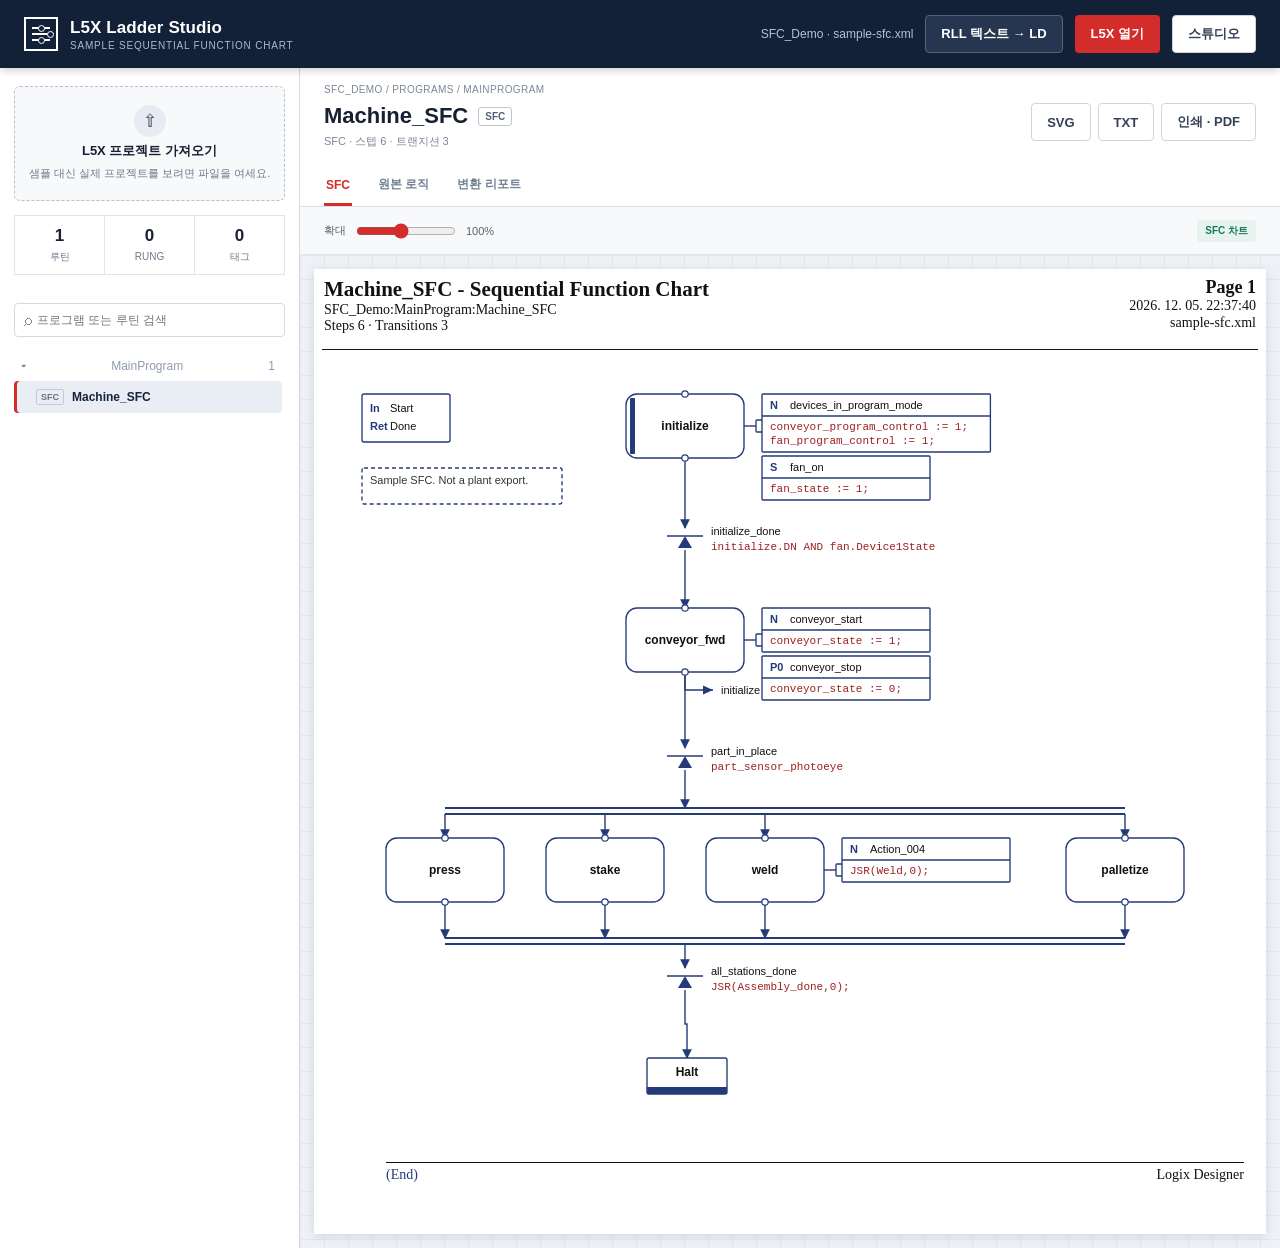
==== demo-sfc.html @ 78d38e4c "feat: render SFC routines as Logix-style charts Parse SFCContent from L5X and draw steps, actions, t" ====
<!doctype html>
<html lang="ko">
<head>
  <meta charset="utf-8">
  <meta name="viewport" content="width=device-width,initial-scale=1">
  <title>L5X Ladder Studio — SFC Sample</title>
  <link rel="stylesheet" href="app.css">
</head>
<body>
  <div class="app-shell">
    <header class="topbar">
      <div class="brand">
        <span class="brand-mark" aria-hidden="true"><i></i><i></i><i></i></span>
        <div><strong>L5X Ladder Studio</strong><small>Sample sequential function chart</small></div>
      </div>
      <div class="top-actions">
        <span id="fileBadge" class="file-badge">샘플 SFC 자동 로드</span>
        <button id="textImportBtn" class="button dark">RLL 텍스트 → LD</button>
        <label class="button primary" for="fileInput">L5X 열기</label>
        <input id="fileInput" type="file" accept=".l5x,.xml,text/xml" hidden>
        <a class="button ghost" href="index.html">스튜디오</a>
      </div>
    </header>
    <div class="workspace">
      <aside class="sidebar">
        <section class="import-card" id="dropZone">
          <div class="upload-icon" aria-hidden="true">⇧</div>
          <strong>L5X 프로젝트 가져오기</strong>
          <span>샘플 대신 실제 프로젝트를 보려면 파일을 여세요.</span>
        </section>
        <div id="projectSummary" class="summary-grid" hidden>
          <div><b id="routineCount">0</b><span>루틴</span></div>
          <div><b id="rungCount">0</b><span>Rung</span></div>
          <div><b id="tagCount">0</b><span>태그</span></div>
        </div>
        <div class="search-wrap">
          <span aria-hidden="true">⌕</span>
          <input id="searchInput" type="search" placeholder="프로그램 또는 루틴 검색" aria-label="루틴 검색" disabled>
        </div>
        <nav id="routineTree" class="routine-tree" aria-label="프로젝트 루틴">
          <div class="empty-side">샘플 SFC가 자동으로 변환됩니다.</div>
        </nav>
      </aside>
      <main class="main-panel">
        <div id="welcome" class="welcome" hidden></div>
        <section id="viewer" class="viewer">
          <div class="viewer-head">
            <div class="breadcrumb" id="breadcrumb">Sample / Machine_SFC</div>
            <div class="viewer-title-row">
              <div>
                <div class="title-line"><h1 id="routineTitle">Machine_SFC</h1><span id="typeBadge" class="type-badge">SFC</span></div>
                <p id="routineMeta">샘플 Sequential Function Chart</p>
              </div>
              <div class="export-actions">
                <button id="exportSvg" class="button ghost">SVG</button>
                <button id="exportTxt" class="button ghost">TXT</button>
                <button id="printBtn" class="button ghost">인쇄 · PDF</button>
              </div>
            </div>
            <div class="tabs" role="tablist">
              <button class="tab active" data-tab="ladder" role="tab">SFC</button>
              <button class="tab" data-tab="source" role="tab">원본 로직</button>
              <button class="tab" data-tab="report" role="tab">변환 리포트 <span id="warningCount"></span></button>
            </div>
          </div>
          <div id="ladderPanel" class="tab-panel">
            <div class="ladder-toolbar">
              <label>확대 <input id="zoomRange" type="range" min="60" max="150" value="100"><output id="zoomValue">100%</output></label>
              <label>배율
                <select id="scaleMode" aria-label="래더 배율">
                  <option value="fit">시트 너비에 맞춤</option>
                  <option value="fixed">최소 가로 유지 · 노트용</option>
                </select>
              </label>
              <label class="toggle"><input id="showRungMeta" type="checkbox" checked><span></span>라인 번호·상태</label>
              <label class="toggle"><input id="showRaw" type="checkbox"><span></span>명령어 표시</label>
              <span id="conversionBadge" class="conversion-badge"></span>
            </div>
            <div id="ladderCanvas" class="ladder-canvas"></div>
          </div>
          <div id="sourcePanel" class="tab-panel source-panel" hidden><pre id="sourceCode"></pre></div>
          <div id="reportPanel" class="tab-panel report-panel" hidden></div>
        </section>
      </main>
    </div>
  </div>
  <dialog id="textDialog" class="text-dialog">
    <form method="dialog" id="textLogicForm">
      <header>
        <div><strong>RLL 텍스트를 LD로 변환</strong><span>Rockwell Neutral Text(RLL)를 붙여 넣으세요.</span></div>
        <button type="button" id="textDialogClose" class="dialog-close" aria-label="닫기">×</button>
      </header>
      <div class="dialog-fields">
        <label>루틴 이름
          <input id="textRoutineName" value="Text_Logic" maxlength="80">
        </label>
      </div>
      <label class="logic-input-label">로직 원문
        <textarea id="textLogicInput" spellcheck="false"></textarea>
      </label>
      <footer>
        <span>입력 내용은 브라우저 밖으로 전송되지 않습니다.</span>
        <button type="button" id="textConvertBtn" class="button primary">LD로 변환</button>
      </footer>
    </form>
  </dialog>
  <div id="toast" class="toast" role="status" aria-live="polite"></div>
  <script src="sfc.js"></script>
  <script>
    window.LD_PRELOAD_NAME = 'sample-sfc.xml';
    fetch('sample-sfc.xml').then(function (r) { return r.text(); }).then(function (xml) {
      window.LD_PRELOAD_L5X = xml;
      var s = document.createElement('script');
      s.src = 'app.js';
      document.body.appendChild(s);
    }).catch(function (e) {
      document.getElementById('ladderCanvas').innerHTML = '<div class="report-card"><h3>샘플 SFC를 읽지 못했습니다.</h3><p>' + String(e) + '</p></div>';
    });
  </script>
</body>
</html>
---- app.css ----
:root{--navy:#122038;--navy2:#1b2d49;--ink:#172033;--muted:#6d7889;--line:#d9dee7;--soft:#f3f5f8;--paper:#fff;--accent:#d42b2b;--accent2:#ae1e27;--green:#177b55;--amber:#a86700;--shadow:0 12px 38px rgba(21,33,52,.10)}
*{box-sizing:border-box}[hidden]{display:none!important}html,body{margin:0;min-height:100%;font-family:Inter,"Noto Sans KR","Segoe UI",Arial,sans-serif;color:var(--ink);background:#eef1f5}button,input{font:inherit}.app-shell{min-height:100vh;display:flex;flex-direction:column}.topbar{height:68px;background:var(--navy);color:white;display:flex;align-items:center;justify-content:space-between;padding:0 24px;box-shadow:0 2px 8px rgba(0,0,0,.2);z-index:3}.brand{display:flex;align-items:center;gap:12px}.brand strong{font-size:17px;letter-spacing:.1px;display:block}.brand small{display:block;font-size:10px;color:#aeb9ca;letter-spacing:.8px;margin-top:2px;text-transform:uppercase}.brand-mark{width:34px;height:34px;border:2px solid #fff;display:flex;flex-direction:column;justify-content:center;gap:4px;padding:6px}.brand-mark i{height:2px;background:#fff;position:relative}.brand-mark i:after{content:"";position:absolute;width:5px;height:5px;border:1px solid #fff;background:var(--navy);border-radius:50%;top:-2px;left:6px}.brand-mark i:nth-child(2):after{left:15px}.top-actions{display:flex;align-items:center;gap:12px}.file-badge{font-size:12px;color:#b7c2d0;max-width:320px;white-space:nowrap;overflow:hidden;text-overflow:ellipsis}.button{border:1px solid transparent;border-radius:4px;padding:9px 15px;font-weight:600;font-size:13px;cursor:pointer;display:inline-flex;align-items:center;justify-content:center;transition:.16s;text-decoration:none}.button.primary{background:var(--accent);color:#fff}.button.primary:hover{background:var(--accent2)}.button.ghost{background:#fff;border-color:#cfd5df;color:#344055}.button.ghost:hover{border-color:#8e99a9;background:#f7f8fa}.button.large{padding:13px 26px;font-size:14px}.workspace{display:grid;grid-template-columns:300px 1fr;flex:1;min-height:0}.sidebar{background:#fff;border-right:1px solid #d5dae3;padding:18px 14px;display:flex;flex-direction:column;overflow:hidden}.import-card{border:1px dashed #b9c0cd;background:#f8f9fb;border-radius:6px;padding:18px 12px;text-align:center;display:flex;flex-direction:column;align-items:center;gap:5px;transition:.18s}.import-card.drag{border-color:var(--accent);background:#fff4f4}.upload-icon{width:32px;height:32px;border-radius:50%;background:#e8ebf1;display:grid;place-items:center;font-size:18px;color:#536178}.import-card strong{font-size:13px}.import-card span{font-size:11px;color:var(--muted);line-height:1.5}.summary-grid{grid-template-columns:repeat(3,1fr);gap:1px;background:#e1e5eb;margin:14px 0;border:1px solid #e1e5eb}.summary-grid:not([hidden]){display:grid}.summary-grid div{background:white;text-align:center;padding:10px 3px}.summary-grid b{display:block;font-size:17px}.summary-grid span{font-size:10px;color:var(--muted);text-transform:uppercase}.search-wrap{display:flex;align-items:center;border:1px solid #d5dae2;border-radius:4px;margin:14px 0 10px;padding:0 9px;color:#7d8796}.search-wrap input{border:0;outline:0;width:100%;padding:9px 5px;background:transparent;font-size:12px}.routine-tree{overflow:auto;min-height:0;padding-right:3px}.empty-side{font-size:12px;color:#8b94a3;text-align:center;line-height:1.55;padding:32px 15px}.program-group{margin:4px 0}.program-head{width:100%;border:0;background:transparent;text-align:left;padding:8px 7px;display:flex;align-items:center;gap:7px;color:#344055;font-size:12px;font-weight:700;cursor:pointer}.program-head:before{content:"▾";font-size:10px;color:#768194}.program-head.closed:before{content:"▸"}.program-head span{margin-left:auto;color:#929baa;font-weight:500}.routine-list{display:flex;flex-direction:column;gap:2px}.routine-list[hidden]{display:none}.routine-item{border:0;background:transparent;border-radius:4px;text-align:left;padding:8px 8px 8px 22px;font-size:12px;display:flex;align-items:center;gap:8px;cursor:pointer;color:#4b5667;min-width:0}.routine-item:hover{background:#f0f2f6}.routine-item.active{background:#e9edf4;color:#17233a;font-weight:700;box-shadow:inset 3px 0 var(--accent)}.routine-item .mini-type{font-size:9px;border:1px solid #c6ccd6;border-radius:2px;padding:2px 4px;color:#687487}.routine-item .name{overflow:hidden;text-overflow:ellipsis;white-space:nowrap}.main-panel{min-width:0;background:#eef1f5}.welcome{min-height:calc(100vh - 68px);display:flex;flex-direction:column;align-items:center;justify-content:center;text-align:center;padding:50px 24px;background:radial-gradient(circle at 50% 42%,#fff 0,#f5f7f9 40%,#e8ecf2 100%)}.welcome .eyebrow{color:var(--accent);font-size:11px;font-weight:800;letter-spacing:1.6px;margin:20px 0 9px}.welcome h1{font-family:Georgia,"Noto Serif KR",serif;font-size:42px;line-height:1.2;letter-spacing:-1.5px;margin:0 0 15px;color:#17233a}.welcome>p:not(.eyebrow){font-size:14px;color:#6c7686;line-height:1.7;margin:0 0 24px}.hero-ladder{width:460px;height:130px;position:relative;color:#28364c}.hero-ladder .rail{position:absolute;top:0;bottom:0;width:3px;background:#28364c}.hero-ladder .rail.left{left:0}.hero-ladder .rail.right{right:0}.hero-rung{position:absolute;left:0;right:0;height:2px;background:#28364c;display:flex;align-items:center;justify-content:center;gap:14px}.hero-rung.one{top:35px}.hero-rung.two{top:95px}.hero-rung i{width:72px;height:2px;background:#28364c}.hero-rung b,.hero-rung strong{background:#f6f8fa;font-style:normal;padding:0 7px;font-family:monospace;font-size:23px;white-space:nowrap}.hero-rung em{position:absolute;font-size:10px;font-style:normal;background:#f6f8fa;transform:translateY(-22px)}.hero-rung em:first-of-type{left:118px}.hero-rung em:last-of-type{right:46px}.feature-row{display:flex;gap:32px;margin-top:38px;color:#758092;font-size:11px}.feature-row b{color:#3b475b;margin-right:5px}.viewer{min-height:calc(100vh - 68px);background:#fff}.viewer-head{background:#fff;border-bottom:1px solid var(--line);padding:16px 24px 0}.breadcrumb{font-size:10px;color:#7c8797;text-transform:uppercase;letter-spacing:.4px;margin-bottom:8px}.viewer-title-row{display:flex;justify-content:space-between;align-items:flex-start;gap:20px}.title-line{display:flex;align-items:center;gap:10px}.title-line h1{font-size:22px;margin:0}.type-badge{font-size:10px;font-weight:800;border:1px solid #bdc5d0;border-radius:3px;padding:3px 6px;color:#526077}.viewer-title-row p{font-size:11px;color:#7b8595;margin:5px 0}.export-actions{display:flex;gap:7px}.tabs{display:flex;gap:24px;margin-top:12px}.tab{border:0;border-bottom:3px solid transparent;background:transparent;padding:10px 2px;font-size:12px;font-weight:700;color:#738093;cursor:pointer}.tab.active{color:var(--accent);border-color:var(--accent)}.tab span:not(:empty){display:inline-grid;place-items:center;min-width:17px;height:17px;border-radius:10px;background:#f2d7d7;color:#9c2020;margin-left:4px;font-size:9px}.tab-panel{min-height:500px}.ladder-toolbar{height:48px;display:flex;align-items:center;gap:22px;padding:0 24px;border-bottom:1px solid #e1e5eb;background:#f8f9fb;font-size:11px;color:#566173}.ladder-toolbar label{display:flex;align-items:center;gap:8px}.ladder-toolbar input[type=range]{width:100px;accent-color:var(--accent)}.ladder-toolbar select{border:1px solid #cfd5df;border-radius:4px;padding:4px 8px;background:#fff;color:inherit;font:inherit}.ladder-sheet[data-scale-mode="fixed"] .rung-svg-wrap svg{width:auto;max-width:none}.toggle input{position:absolute;opacity:0}.toggle span{width:29px;height:16px;border-radius:10px;background:#bbc2cc;position:relative}.toggle span:after{content:"";position:absolute;width:12px;height:12px;left:2px;top:2px;background:#fff;border-radius:50%;transition:.15s}.toggle input:checked+span{background:var(--accent)}.toggle input:checked+span:after{left:15px}.conversion-badge{margin-left:auto;font-size:10px;padding:4px 8px;border-radius:3px;background:#e6f3ee;color:var(--green);font-weight:700}.ladder-canvas{background-color:#fff;background-image:radial-gradient(#d9dde4 .6px,transparent .6px);background-size:12px 12px;padding:24px;overflow:auto;min-height:calc(100vh - 221px)}.ladder-sheet{transform-origin:top left;transition:transform .12s;width:max-content;min-width:100%;padding-bottom:20px}.rung-card{background:rgba(255,255,255,.96);border:1px solid #d8dde5;border-radius:3px;margin-bottom:14px;box-shadow:0 2px 6px rgba(30,42,60,.05);overflow:hidden}.rung-head{height:30px;background:#f4f6f8;border-bottom:1px solid #e0e4ea;padding:0 10px;display:flex;align-items:center;gap:10px;font-size:10px;color:#667184}.rung-number{font-weight:800;color:#26344b}.rung-comment{overflow:hidden;text-overflow:ellipsis;white-space:nowrap}.rung-warning{margin-left:auto;color:#9e6400}.rung-svg-wrap{padding:10px 12px 4px;overflow:visible}.rung-source{font:10px/1.5 "SFMono-Regular",Consolas,monospace;background:#f7f8fa;border-top:1px solid #e3e6eb;padding:7px 10px;color:#5c6675;white-space:pre-wrap;word-break:break-all}.source-panel{padding:24px;background:#1c2430;min-height:calc(100vh - 173px)}.source-panel pre{margin:0;color:#e0e6ef;font:12px/1.7 "SFMono-Regular",Consolas,monospace;white-space:pre-wrap;word-break:break-word}.report-panel{padding:24px;background:#f4f6f8}.report-card{max-width:900px;background:#fff;border:1px solid var(--line);border-radius:5px;margin-bottom:12px;padding:16px}.report-card h3{font-size:13px;margin:0 0 8px}.report-card p,.report-card li{font-size:12px;line-height:1.6;color:#596475}.report-card ul{margin:8px 0;padding-left:20px}.report-ok{color:var(--green)}.report-warn{color:var(--amber)}.toast{position:fixed;right:20px;bottom:20px;z-index:20;background:#17233a;color:#fff;border-radius:4px;padding:11px 15px;font-size:12px;box-shadow:var(--shadow);opacity:0;transform:translateY(8px);pointer-events:none;transition:.2s}.toast.show{opacity:1;transform:none}
.button.dark{background:#263650;border-color:#53637a;color:#fff}.button.dark:hover{background:#344762}.ladder-canvas{padding:14px}.rung-svg-wrap{padding:6px 4px 2px}.text-dialog{width:min(780px,calc(100vw - 28px));border:0;border-radius:7px;padding:0;background:#fff;color:var(--ink);box-shadow:0 24px 80px rgba(10,20,35,.32)}.text-dialog::backdrop{background:rgba(13,23,40,.58)}.text-dialog form{margin:0}.text-dialog header{display:flex;align-items:flex-start;justify-content:space-between;padding:19px 22px 16px;border-bottom:1px solid var(--line);background:#f7f8fa}.text-dialog header strong{display:block;font-size:16px}.text-dialog header span{display:block;color:var(--muted);font-size:11px;margin-top:5px}.dialog-close{border:0;background:transparent;color:#637083;font-size:24px;line-height:1;cursor:pointer}.dialog-fields{display:grid;grid-template-columns:1fr 1fr;gap:14px;padding:18px 22px 12px}.dialog-fields label,.logic-input-label{display:flex;flex-direction:column;gap:6px;font-size:11px;font-weight:700;color:#4f5b6d}.dialog-fields select,.dialog-fields input{border:1px solid #cfd5df;border-radius:4px;background:#fff;padding:9px;color:var(--ink)}.logic-input-label{padding:0 22px 18px}.logic-input-label textarea{min-height:300px;resize:vertical;border:1px solid #c6cdd8;border-radius:4px;padding:13px;background:#182231;color:#e9eef6;font:12px/1.65 "SFMono-Regular",Consolas,monospace;tab-size:4}.text-dialog footer{display:flex;align-items:center;justify-content:space-between;gap:15px;padding:14px 22px;border-top:1px solid var(--line);background:#f7f8fa}.text-dialog footer span{font-size:10px;color:var(--muted)}
@media(max-width:850px){.workspace{grid-template-columns:230px 1fr}.sidebar{padding:12px 9px}.viewer-title-row{flex-direction:column}.export-actions{align-self:stretch}.file-badge{display:none}.feature-row{gap:14px}.hero-ladder{width:min(460px,86vw)}}
@media(max-width:620px){.topbar{padding:0 12px}.brand small{display:none}.workspace{display:block}.sidebar{max-height:270px;border-right:0;border-bottom:1px solid var(--line)}.import-card,.summary-grid{display:none!important}.routine-tree{max-height:160px}.welcome{min-height:calc(100vh - 338px)}.welcome h1{font-size:32px}.feature-row{flex-direction:column;gap:8px}.viewer-head{padding:12px 14px 0}.viewer-title-row{gap:10px}.export-actions{flex-wrap:wrap}.ladder-toolbar{padding:0 12px;gap:10px;flex-wrap:wrap;height:auto;min-height:48px}.conversion-badge{display:none}.ladder-canvas{padding:12px}.tabs{gap:15px}.hero-ladder{display:none}}
@media print{.topbar,.sidebar,.viewer-head,.ladder-toolbar{display:none!important}.workspace{display:block}.main-panel,.viewer,.ladder-canvas{background:#fff!important;padding:0!important}.rung-card{break-inside:avoid;box-shadow:none}.rung-source{display:none}.ladder-sheet{transform:none!important}.toast{display:none}}
.dialog-fields{grid-template-columns:1fr}

/* Logix Designer-like print surface for the ladder renderer. */
.ladder-canvas{background-color:#eef1f5;background-image:linear-gradient(#e3e7ee 1px,transparent 1px),linear-gradient(90deg,#e3e7ee 1px,transparent 1px);background-size:24px 24px}
.rung-card{background:#fff;border:1px solid #bfc8d6;border-radius:1px;margin-bottom:18px;box-shadow:0 2px 5px rgba(30,42,60,.08)}
.rung-head{height:32px;background:#f1f3f6;border-bottom-color:#c9d0dc;padding:0 12px}
.rung-svg-wrap{padding:8px 10px 7px;background:#fff;display:flex;justify-content:center}.rung-svg-wrap svg{display:block;max-width:none;margin:0 auto}
@media print{.rung-card{border-color:#8e99aa;margin-bottom:12px;box-shadow:none}.rung-head{background:#fff}}

/* Routine print view: proportions follow the Logix Designer ladder report. */
.logix-page{background:#fff;color:#111;padding:0 0 22px;font-family:Arial,"Segoe UI",sans-serif;box-shadow:0 2px 10px rgba(22,34,52,.12)}
.logix-print-head{height:80px;padding:8px 10px 4px;display:flex;justify-content:space-between;align-items:flex-start;font-family:Georgia,"Times New Roman",serif}
.logix-print-head>div{display:flex;flex-direction:column;line-height:1.18}.logix-print-head>div:last-child{text-align:right;align-items:flex-end}
.logix-print-head strong{font-size:21px}.logix-print-head b{font-size:18px}.logix-print-head span{font-size:14px;white-space:nowrap;max-width:70vw;overflow:hidden;text-overflow:ellipsis}
.logix-rule{height:1px;background:#151515;margin:0 8px}.logix-rungs{padding-top:18px}.logix-rung{position:relative;background:#fff;margin:0;border:0;break-inside:avoid}.logix-rung+.logix-rung{border-top:0}
.logix-rung .rung-svg-wrap{padding:0;background:#fff}.logix-rung .rung-source{margin:0 72px;border:1px solid #d7dce5;border-top:0}
.rung-meta{height:28px;margin:0 72px;display:flex;align-items:center;gap:10px;border-bottom:1px solid #d7dce5;color:#243b7a;font:12px Arial,"Segoe UI",sans-serif}.rung-meta-number{font-weight:700}.rung-status{font-size:11px;padding:2px 7px;border-radius:10px}.rung-status.ok{background:#e6f3ee;color:#177b55}.rung-status.warn{background:#fff0d8;color:#a86700}
.logix-comment{position:absolute;z-index:1;left:86px;top:4px;color:#576681;font-size:10px;white-space:nowrap}.logix-warning{position:absolute;right:35px;top:7px;font-size:10px}
.logix-print-foot{height:50px;margin:0 22px 0 72px;border-top:1px solid #111;display:flex;justify-content:space-between;align-items:flex-start;padding-top:4px;color:#243b7a;font:14px Georgia,"Times New Roman",serif}.logix-print-foot b{color:#111;font-weight:400}
@media(max-width:850px){.logix-print-head span{max-width:55vw}.logix-page{box-shadow:none}}
@media print{.logix-page{box-shadow:none;padding-bottom:0}.logix-print-head{height:64px}.logix-rungs{padding-top:8px}.logix-print-foot{page-break-after:always}}
.sfc-page{background:#fff}
.sfc-svg-wrap{background:#fff;padding:8px 12px 16px}
.sfc-svg-wrap svg{display:block;background:#fff}
@media print{.rung-meta{display:none!important}}
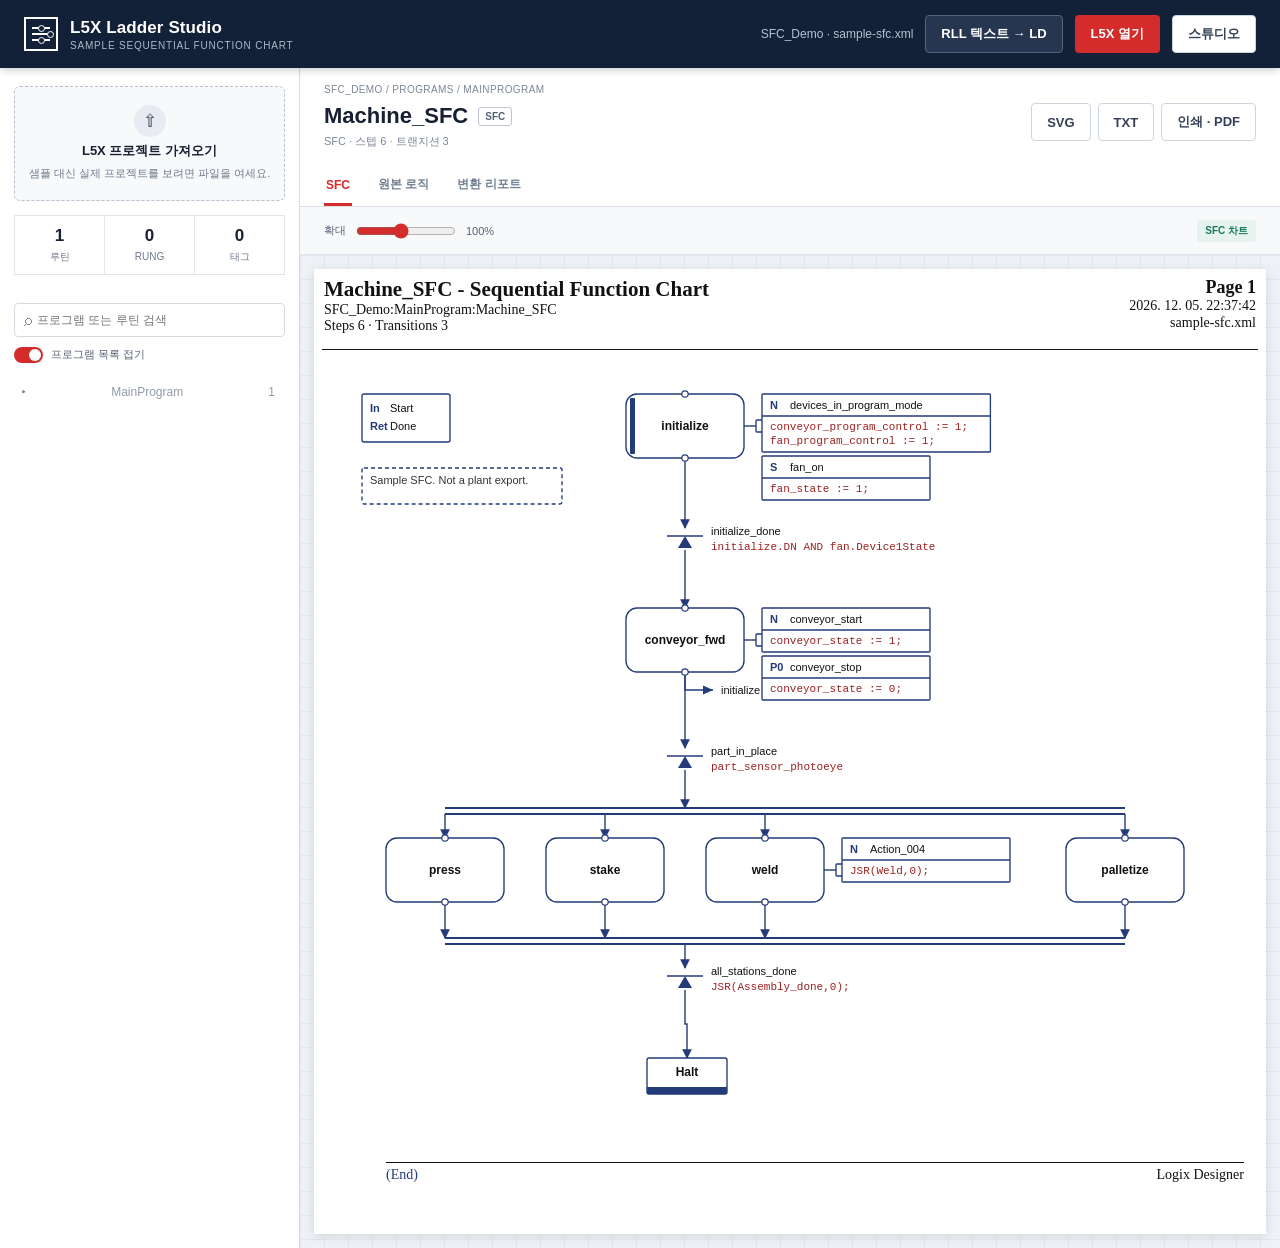
==== commit 2d12a9c9: "fix: keep program nav collapsed until the user opens it Default the left Program list to folded, per" ====
--- a/demo-sfc.html
+++ b/demo-sfc.html
@@ -37,6 +37,7 @@
           <span aria-hidden="true">⌕</span>
           <input id="searchInput" type="search" placeholder="프로그램 또는 루틴 검색" aria-label="루틴 검색" disabled>
         </div>
+        <label class="nav-fold toggle"><input id="navCollapse" type="checkbox" checked><span></span>프로그램 목록 접기</label>
         <nav id="routineTree" class="routine-tree" aria-label="프로젝트 루틴">
           <div class="empty-side">샘플 SFC가 자동으로 변환됩니다.</div>
         </nav>
--- a/app.css
+++ b/app.css
@@ -1,5 +1,6 @@
 :root{--navy:#122038;--navy2:#1b2d49;--ink:#172033;--muted:#6d7889;--line:#d9dee7;--soft:#f3f5f8;--paper:#fff;--accent:#d42b2b;--accent2:#ae1e27;--green:#177b55;--amber:#a86700;--shadow:0 12px 38px rgba(21,33,52,.10)}
-*{box-sizing:border-box}[hidden]{display:none!important}html,body{margin:0;min-height:100%;font-family:Inter,"Noto Sans KR","Segoe UI",Arial,sans-serif;color:var(--ink);background:#eef1f5}button,input{font:inherit}.app-shell{min-height:100vh;display:flex;flex-direction:column}.topbar{height:68px;background:var(--navy);color:white;display:flex;align-items:center;justify-content:space-between;padding:0 24px;box-shadow:0 2px 8px rgba(0,0,0,.2);z-index:3}.brand{display:flex;align-items:center;gap:12px}.brand strong{font-size:17px;letter-spacing:.1px;display:block}.brand small{display:block;font-size:10px;color:#aeb9ca;letter-spacing:.8px;margin-top:2px;text-transform:uppercase}.brand-mark{width:34px;height:34px;border:2px solid #fff;display:flex;flex-direction:column;justify-content:center;gap:4px;padding:6px}.brand-mark i{height:2px;background:#fff;position:relative}.brand-mark i:after{content:"";position:absolute;width:5px;height:5px;border:1px solid #fff;background:var(--navy);border-radius:50%;top:-2px;left:6px}.brand-mark i:nth-child(2):after{left:15px}.top-actions{display:flex;align-items:center;gap:12px}.file-badge{font-size:12px;color:#b7c2d0;max-width:320px;white-space:nowrap;overflow:hidden;text-overflow:ellipsis}.button{border:1px solid transparent;border-radius:4px;padding:9px 15px;font-weight:600;font-size:13px;cursor:pointer;display:inline-flex;align-items:center;justify-content:center;transition:.16s;text-decoration:none}.button.primary{background:var(--accent);color:#fff}.button.primary:hover{background:var(--accent2)}.button.ghost{background:#fff;border-color:#cfd5df;color:#344055}.button.ghost:hover{border-color:#8e99a9;background:#f7f8fa}.button.large{padding:13px 26px;font-size:14px}.workspace{display:grid;grid-template-columns:300px 1fr;flex:1;min-height:0}.sidebar{background:#fff;border-right:1px solid #d5dae3;padding:18px 14px;display:flex;flex-direction:column;overflow:hidden}.import-card{border:1px dashed #b9c0cd;background:#f8f9fb;border-radius:6px;padding:18px 12px;text-align:center;display:flex;flex-direction:column;align-items:center;gap:5px;transition:.18s}.import-card.drag{border-color:var(--accent);background:#fff4f4}.upload-icon{width:32px;height:32px;border-radius:50%;background:#e8ebf1;display:grid;place-items:center;font-size:18px;color:#536178}.import-card strong{font-size:13px}.import-card span{font-size:11px;color:var(--muted);line-height:1.5}.summary-grid{grid-template-columns:repeat(3,1fr);gap:1px;background:#e1e5eb;margin:14px 0;border:1px solid #e1e5eb}.summary-grid:not([hidden]){display:grid}.summary-grid div{background:white;text-align:center;padding:10px 3px}.summary-grid b{display:block;font-size:17px}.summary-grid span{font-size:10px;color:var(--muted);text-transform:uppercase}.search-wrap{display:flex;align-items:center;border:1px solid #d5dae2;border-radius:4px;margin:14px 0 10px;padding:0 9px;color:#7d8796}.search-wrap input{border:0;outline:0;width:100%;padding:9px 5px;background:transparent;font-size:12px}.routine-tree{overflow:auto;min-height:0;padding-right:3px}.empty-side{font-size:12px;color:#8b94a3;text-align:center;line-height:1.55;padding:32px 15px}.program-group{margin:4px 0}.program-head{width:100%;border:0;background:transparent;text-align:left;padding:8px 7px;display:flex;align-items:center;gap:7px;color:#344055;font-size:12px;font-weight:700;cursor:pointer}.program-head:before{content:"▾";font-size:10px;color:#768194}.program-head.closed:before{content:"▸"}.program-head span{margin-left:auto;color:#929baa;font-weight:500}.routine-list{display:flex;flex-direction:column;gap:2px}.routine-list[hidden]{display:none}.routine-item{border:0;background:transparent;border-radius:4px;text-align:left;padding:8px 8px 8px 22px;font-size:12px;display:flex;align-items:center;gap:8px;cursor:pointer;color:#4b5667;min-width:0}.routine-item:hover{background:#f0f2f6}.routine-item.active{background:#e9edf4;color:#17233a;font-weight:700;box-shadow:inset 3px 0 var(--accent)}.routine-item .mini-type{font-size:9px;border:1px solid #c6ccd6;border-radius:2px;padding:2px 4px;color:#687487}.routine-item .name{overflow:hidden;text-overflow:ellipsis;white-space:nowrap}.main-panel{min-width:0;background:#eef1f5}.welcome{min-height:calc(100vh - 68px);display:flex;flex-direction:column;align-items:center;justify-content:center;text-align:center;padding:50px 24px;background:radial-gradient(circle at 50% 42%,#fff 0,#f5f7f9 40%,#e8ecf2 100%)}.welcome .eyebrow{color:var(--accent);font-size:11px;font-weight:800;letter-spacing:1.6px;margin:20px 0 9px}.welcome h1{font-family:Georgia,"Noto Serif KR",serif;font-size:42px;line-height:1.2;letter-spacing:-1.5px;margin:0 0 15px;color:#17233a}.welcome>p:not(.eyebrow){font-size:14px;color:#6c7686;line-height:1.7;margin:0 0 24px}.hero-ladder{width:460px;height:130px;position:relative;color:#28364c}.hero-ladder .rail{position:absolute;top:0;bottom:0;width:3px;background:#28364c}.hero-ladder .rail.left{left:0}.hero-ladder .rail.right{right:0}.hero-rung{position:absolute;left:0;right:0;height:2px;background:#28364c;display:flex;align-items:center;justify-content:center;gap:14px}.hero-rung.one{top:35px}.hero-rung.two{top:95px}.hero-rung i{width:72px;height:2px;background:#28364c}.hero-rung b,.hero-rung strong{background:#f6f8fa;font-style:normal;padding:0 7px;font-family:monospace;font-size:23px;white-space:nowrap}.hero-rung em{position:absolute;font-size:10px;font-style:normal;background:#f6f8fa;transform:translateY(-22px)}.hero-rung em:first-of-type{left:118px}.hero-rung em:last-of-type{right:46px}.feature-row{display:flex;gap:32px;margin-top:38px;color:#758092;font-size:11px}.feature-row b{color:#3b475b;margin-right:5px}.viewer{min-height:calc(100vh - 68px);background:#fff}.viewer-head{background:#fff;border-bottom:1px solid var(--line);padding:16px 24px 0}.breadcrumb{font-size:10px;color:#7c8797;text-transform:uppercase;letter-spacing:.4px;margin-bottom:8px}.viewer-title-row{display:flex;justify-content:space-between;align-items:flex-start;gap:20px}.title-line{display:flex;align-items:center;gap:10px}.title-line h1{font-size:22px;margin:0}.type-badge{font-size:10px;font-weight:800;border:1px solid #bdc5d0;border-radius:3px;padding:3px 6px;color:#526077}.viewer-title-row p{font-size:11px;color:#7b8595;margin:5px 0}.export-actions{display:flex;gap:7px}.tabs{display:flex;gap:24px;margin-top:12px}.tab{border:0;border-bottom:3px solid transparent;background:transparent;padding:10px 2px;font-size:12px;font-weight:700;color:#738093;cursor:pointer}.tab.active{color:var(--accent);border-color:var(--accent)}.tab span:not(:empty){display:inline-grid;place-items:center;min-width:17px;height:17px;border-radius:10px;background:#f2d7d7;color:#9c2020;margin-left:4px;font-size:9px}.tab-panel{min-height:500px}.ladder-toolbar{height:48px;display:flex;align-items:center;gap:22px;padding:0 24px;border-bottom:1px solid #e1e5eb;background:#f8f9fb;font-size:11px;color:#566173}.ladder-toolbar label{display:flex;align-items:center;gap:8px}.ladder-toolbar input[type=range]{width:100px;accent-color:var(--accent)}.ladder-toolbar select{border:1px solid #cfd5df;border-radius:4px;padding:4px 8px;background:#fff;color:inherit;font:inherit}.ladder-sheet[data-scale-mode="fixed"] .rung-svg-wrap svg{width:auto;max-width:none}.toggle input{position:absolute;opacity:0}.toggle span{width:29px;height:16px;border-radius:10px;background:#bbc2cc;position:relative}.toggle span:after{content:"";position:absolute;width:12px;height:12px;left:2px;top:2px;background:#fff;border-radius:50%;transition:.15s}.toggle input:checked+span{background:var(--accent)}.toggle input:checked+span:after{left:15px}.conversion-badge{margin-left:auto;font-size:10px;padding:4px 8px;border-radius:3px;background:#e6f3ee;color:var(--green);font-weight:700}.ladder-canvas{background-color:#fff;background-image:radial-gradient(#d9dde4 .6px,transparent .6px);background-size:12px 12px;padding:24px;overflow:auto;min-height:calc(100vh - 221px)}.ladder-sheet{transform-origin:top left;transition:transform .12s;width:max-content;min-width:100%;padding-bottom:20px}.rung-card{background:rgba(255,255,255,.96);border:1px solid #d8dde5;border-radius:3px;margin-bottom:14px;box-shadow:0 2px 6px rgba(30,42,60,.05);overflow:hidden}.rung-head{height:30px;background:#f4f6f8;border-bottom:1px solid #e0e4ea;padding:0 10px;display:flex;align-items:center;gap:10px;font-size:10px;color:#667184}.rung-number{font-weight:800;color:#26344b}.rung-comment{overflow:hidden;text-overflow:ellipsis;white-space:nowrap}.rung-warning{margin-left:auto;color:#9e6400}.rung-svg-wrap{padding:10px 12px 4px;overflow:visible}.rung-source{font:10px/1.5 "SFMono-Regular",Consolas,monospace;background:#f7f8fa;border-top:1px solid #e3e6eb;padding:7px 10px;color:#5c6675;white-space:pre-wrap;word-break:break-all}.source-panel{padding:24px;background:#1c2430;min-height:calc(100vh - 173px)}.source-panel pre{margin:0;color:#e0e6ef;font:12px/1.7 "SFMono-Regular",Consolas,monospace;white-space:pre-wrap;word-break:break-word}.report-panel{padding:24px;background:#f4f6f8}.report-card{max-width:900px;background:#fff;border:1px solid var(--line);border-radius:5px;margin-bottom:12px;padding:16px}.report-card h3{font-size:13px;margin:0 0 8px}.report-card p,.report-card li{font-size:12px;line-height:1.6;color:#596475}.report-card ul{margin:8px 0;padding-left:20px}.report-ok{color:var(--green)}.report-warn{color:var(--amber)}.toast{position:fixed;right:20px;bottom:20px;z-index:20;background:#17233a;color:#fff;border-radius:4px;padding:11px 15px;font-size:12px;box-shadow:var(--shadow);opacity:0;transform:translateY(8px);pointer-events:none;transition:.2s}.toast.show{opacity:1;transform:none}
+*{box-sizing:border-box}[hidden]{display:none!important}html,body{margin:0;min-height:100%;font-family:Inter,"Noto Sans KR","Segoe UI",Arial,sans-serif;color:var(--ink);background:#eef1f5}button,input{font:inherit}.app-shell{min-height:100vh;display:flex;flex-direction:column}.topbar{height:68px;background:var(--navy);color:white;display:flex;align-items:center;justify-content:space-between;padding:0 24px;box-shadow:0 2px 8px rgba(0,0,0,.2);z-index:3}.brand{display:flex;align-items:center;gap:12px}.brand strong{font-size:17px;letter-spacing:.1px;display:block}.brand small{display:block;font-size:10px;color:#aeb9ca;letter-spacing:.8px;margin-top:2px;text-transform:uppercase}.brand-mark{width:34px;height:34px;border:2px solid #fff;display:flex;flex-direction:column;justify-content:center;gap:4px;padding:6px}.brand-mark i{height:2px;background:#fff;position:relative}.brand-mark i:after{content:"";position:absolute;width:5px;height:5px;border:1px solid #fff;background:var(--navy);border-radius:50%;top:-2px;left:6px}.brand-mark i:nth-child(2):after{left:15px}.top-actions{display:flex;align-items:center;gap:12px}.file-badge{font-size:12px;color:#b7c2d0;max-width:320px;white-space:nowrap;overflow:hidden;text-overflow:ellipsis}.button{border:1px solid transparent;border-radius:4px;padding:9px 15px;font-weight:600;font-size:13px;cursor:pointer;display:inline-flex;align-items:center;justify-content:center;transition:.16s;text-decoration:none}.button.primary{background:var(--accent);color:#fff}.button.primary:hover{background:var(--accent2)}.button.ghost{background:#fff;border-color:#cfd5df;color:#344055}.button.ghost:hover{border-color:#8e99a9;background:#f7f8fa}.button.large{padding:13px 26px;font-size:14px}.workspace{display:grid;grid-template-columns:300px 1fr;flex:1;min-height:0}.sidebar{background:#fff;border-right:1px solid #d5dae3;padding:18px 14px;display:flex;flex-direction:column;overflow:hidden}.import-card{border:1px dashed #b9c0cd;background:#f8f9fb;border-radius:6px;padding:18px 12px;text-align:center;display:flex;flex-direction:column;align-items:center;gap:5px;transition:.18s}.import-card.drag{border-color:var(--accent);background:#fff4f4}.upload-icon{width:32px;height:32px;border-radius:50%;background:#e8ebf1;display:grid;place-items:center;font-size:18px;color:#536178}.import-card strong{font-size:13px}.import-card span{font-size:11px;color:var(--muted);line-height:1.5}.summary-grid{grid-template-columns:repeat(3,1fr);gap:1px;background:#e1e5eb;margin:14px 0;border:1px solid #e1e5eb}.summary-grid:not([hidden]){display:grid}.summary-grid div{background:white;text-align:center;padding:10px 3px}.summary-grid b{display:block;font-size:17px}.summary-grid span{font-size:10px;color:var(--muted);text-transform:uppercase}.search-wrap{display:flex;align-items:center;border:1px solid #d5dae2;border-radius:4px;margin:14px 0 10px;padding:0 9px;color:#7d8796}
+.nav-fold{display:flex;align-items:center;gap:8px;margin:0 0 10px;font-size:11px;color:#566173;cursor:pointer;user-select:none}.search-wrap input{border:0;outline:0;width:100%;padding:9px 5px;background:transparent;font-size:12px}.routine-tree{overflow:auto;min-height:0;padding-right:3px}.empty-side{font-size:12px;color:#8b94a3;text-align:center;line-height:1.55;padding:32px 15px}.program-group{margin:4px 0}.program-head{width:100%;border:0;background:transparent;text-align:left;padding:8px 7px;display:flex;align-items:center;gap:7px;color:#344055;font-size:12px;font-weight:700;cursor:pointer}.program-head:before{content:"▾";font-size:10px;color:#768194}.program-head.closed:before{content:"▸"}.program-head span{margin-left:auto;color:#929baa;font-weight:500}.routine-list{display:flex;flex-direction:column;gap:2px}.routine-list[hidden]{display:none}.routine-item{border:0;background:transparent;border-radius:4px;text-align:left;padding:8px 8px 8px 22px;font-size:12px;display:flex;align-items:center;gap:8px;cursor:pointer;color:#4b5667;min-width:0}.routine-item:hover{background:#f0f2f6}.routine-item.active{background:#e9edf4;color:#17233a;font-weight:700;box-shadow:inset 3px 0 var(--accent)}.routine-item .mini-type{font-size:9px;border:1px solid #c6ccd6;border-radius:2px;padding:2px 4px;color:#687487}.routine-item .name{overflow:hidden;text-overflow:ellipsis;white-space:nowrap}.main-panel{min-width:0;background:#eef1f5}.welcome{min-height:calc(100vh - 68px);display:flex;flex-direction:column;align-items:center;justify-content:center;text-align:center;padding:50px 24px;background:radial-gradient(circle at 50% 42%,#fff 0,#f5f7f9 40%,#e8ecf2 100%)}.welcome .eyebrow{color:var(--accent);font-size:11px;font-weight:800;letter-spacing:1.6px;margin:20px 0 9px}.welcome h1{font-family:Georgia,"Noto Serif KR",serif;font-size:42px;line-height:1.2;letter-spacing:-1.5px;margin:0 0 15px;color:#17233a}.welcome>p:not(.eyebrow){font-size:14px;color:#6c7686;line-height:1.7;margin:0 0 24px}.hero-ladder{width:460px;height:130px;position:relative;color:#28364c}.hero-ladder .rail{position:absolute;top:0;bottom:0;width:3px;background:#28364c}.hero-ladder .rail.left{left:0}.hero-ladder .rail.right{right:0}.hero-rung{position:absolute;left:0;right:0;height:2px;background:#28364c;display:flex;align-items:center;justify-content:center;gap:14px}.hero-rung.one{top:35px}.hero-rung.two{top:95px}.hero-rung i{width:72px;height:2px;background:#28364c}.hero-rung b,.hero-rung strong{background:#f6f8fa;font-style:normal;padding:0 7px;font-family:monospace;font-size:23px;white-space:nowrap}.hero-rung em{position:absolute;font-size:10px;font-style:normal;background:#f6f8fa;transform:translateY(-22px)}.hero-rung em:first-of-type{left:118px}.hero-rung em:last-of-type{right:46px}.feature-row{display:flex;gap:32px;margin-top:38px;color:#758092;font-size:11px}.feature-row b{color:#3b475b;margin-right:5px}.viewer{min-height:calc(100vh - 68px);background:#fff}.viewer-head{background:#fff;border-bottom:1px solid var(--line);padding:16px 24px 0}.breadcrumb{font-size:10px;color:#7c8797;text-transform:uppercase;letter-spacing:.4px;margin-bottom:8px}.viewer-title-row{display:flex;justify-content:space-between;align-items:flex-start;gap:20px}.title-line{display:flex;align-items:center;gap:10px}.title-line h1{font-size:22px;margin:0}.type-badge{font-size:10px;font-weight:800;border:1px solid #bdc5d0;border-radius:3px;padding:3px 6px;color:#526077}.viewer-title-row p{font-size:11px;color:#7b8595;margin:5px 0}.export-actions{display:flex;gap:7px}.tabs{display:flex;gap:24px;margin-top:12px}.tab{border:0;border-bottom:3px solid transparent;background:transparent;padding:10px 2px;font-size:12px;font-weight:700;color:#738093;cursor:pointer}.tab.active{color:var(--accent);border-color:var(--accent)}.tab span:not(:empty){display:inline-grid;place-items:center;min-width:17px;height:17px;border-radius:10px;background:#f2d7d7;color:#9c2020;margin-left:4px;font-size:9px}.tab-panel{min-height:500px}.ladder-toolbar{height:48px;display:flex;align-items:center;gap:22px;padding:0 24px;border-bottom:1px solid #e1e5eb;background:#f8f9fb;font-size:11px;color:#566173}.ladder-toolbar label{display:flex;align-items:center;gap:8px}.ladder-toolbar input[type=range]{width:100px;accent-color:var(--accent)}.ladder-toolbar select{border:1px solid #cfd5df;border-radius:4px;padding:4px 8px;background:#fff;color:inherit;font:inherit}.ladder-sheet[data-scale-mode="fixed"] .rung-svg-wrap svg{width:auto;max-width:none}.toggle input{position:absolute;opacity:0}.toggle span{width:29px;height:16px;border-radius:10px;background:#bbc2cc;position:relative}.toggle span:after{content:"";position:absolute;width:12px;height:12px;left:2px;top:2px;background:#fff;border-radius:50%;transition:.15s}.toggle input:checked+span{background:var(--accent)}.toggle input:checked+span:after{left:15px}.conversion-badge{margin-left:auto;font-size:10px;padding:4px 8px;border-radius:3px;background:#e6f3ee;color:var(--green);font-weight:700}.ladder-canvas{background-color:#fff;background-image:radial-gradient(#d9dde4 .6px,transparent .6px);background-size:12px 12px;padding:24px;overflow:auto;min-height:calc(100vh - 221px)}.ladder-sheet{transform-origin:top left;transition:transform .12s;width:max-content;min-width:100%;padding-bottom:20px}.rung-card{background:rgba(255,255,255,.96);border:1px solid #d8dde5;border-radius:3px;margin-bottom:14px;box-shadow:0 2px 6px rgba(30,42,60,.05);overflow:hidden}.rung-head{height:30px;background:#f4f6f8;border-bottom:1px solid #e0e4ea;padding:0 10px;display:flex;align-items:center;gap:10px;font-size:10px;color:#667184}.rung-number{font-weight:800;color:#26344b}.rung-comment{overflow:hidden;text-overflow:ellipsis;white-space:nowrap}.rung-warning{margin-left:auto;color:#9e6400}.rung-svg-wrap{padding:10px 12px 4px;overflow:visible}.rung-source{font:10px/1.5 "SFMono-Regular",Consolas,monospace;background:#f7f8fa;border-top:1px solid #e3e6eb;padding:7px 10px;color:#5c6675;white-space:pre-wrap;word-break:break-all}.source-panel{padding:24px;background:#1c2430;min-height:calc(100vh - 173px)}.source-panel pre{margin:0;color:#e0e6ef;font:12px/1.7 "SFMono-Regular",Consolas,monospace;white-space:pre-wrap;word-break:break-word}.report-panel{padding:24px;background:#f4f6f8}.report-card{max-width:900px;background:#fff;border:1px solid var(--line);border-radius:5px;margin-bottom:12px;padding:16px}.report-card h3{font-size:13px;margin:0 0 8px}.report-card p,.report-card li{font-size:12px;line-height:1.6;color:#596475}.report-card ul{margin:8px 0;padding-left:20px}.report-ok{color:var(--green)}.report-warn{color:var(--amber)}.toast{position:fixed;right:20px;bottom:20px;z-index:20;background:#17233a;color:#fff;border-radius:4px;padding:11px 15px;font-size:12px;box-shadow:var(--shadow);opacity:0;transform:translateY(8px);pointer-events:none;transition:.2s}.toast.show{opacity:1;transform:none}
 .button.dark{background:#263650;border-color:#53637a;color:#fff}.button.dark:hover{background:#344762}.ladder-canvas{padding:14px}.rung-svg-wrap{padding:6px 4px 2px}.text-dialog{width:min(780px,calc(100vw - 28px));border:0;border-radius:7px;padding:0;background:#fff;color:var(--ink);box-shadow:0 24px 80px rgba(10,20,35,.32)}.text-dialog::backdrop{background:rgba(13,23,40,.58)}.text-dialog form{margin:0}.text-dialog header{display:flex;align-items:flex-start;justify-content:space-between;padding:19px 22px 16px;border-bottom:1px solid var(--line);background:#f7f8fa}.text-dialog header strong{display:block;font-size:16px}.text-dialog header span{display:block;color:var(--muted);font-size:11px;margin-top:5px}.dialog-close{border:0;background:transparent;color:#637083;font-size:24px;line-height:1;cursor:pointer}.dialog-fields{display:grid;grid-template-columns:1fr 1fr;gap:14px;padding:18px 22px 12px}.dialog-fields label,.logic-input-label{display:flex;flex-direction:column;gap:6px;font-size:11px;font-weight:700;color:#4f5b6d}.dialog-fields select,.dialog-fields input{border:1px solid #cfd5df;border-radius:4px;background:#fff;padding:9px;color:var(--ink)}.logic-input-label{padding:0 22px 18px}.logic-input-label textarea{min-height:300px;resize:vertical;border:1px solid #c6cdd8;border-radius:4px;padding:13px;background:#182231;color:#e9eef6;font:12px/1.65 "SFMono-Regular",Consolas,monospace;tab-size:4}.text-dialog footer{display:flex;align-items:center;justify-content:space-between;gap:15px;padding:14px 22px;border-top:1px solid var(--line);background:#f7f8fa}.text-dialog footer span{font-size:10px;color:var(--muted)}
 @media(max-width:850px){.workspace{grid-template-columns:230px 1fr}.sidebar{padding:12px 9px}.viewer-title-row{flex-direction:column}.export-actions{align-self:stretch}.file-badge{display:none}.feature-row{gap:14px}.hero-ladder{width:min(460px,86vw)}}
 @media(max-width:620px){.topbar{padding:0 12px}.brand small{display:none}.workspace{display:block}.sidebar{max-height:270px;border-right:0;border-bottom:1px solid var(--line)}.import-card,.summary-grid{display:none!important}.routine-tree{max-height:160px}.welcome{min-height:calc(100vh - 338px)}.welcome h1{font-size:32px}.feature-row{flex-direction:column;gap:8px}.viewer-head{padding:12px 14px 0}.viewer-title-row{gap:10px}.export-actions{flex-wrap:wrap}.ladder-toolbar{padding:0 12px;gap:10px;flex-wrap:wrap;height:auto;min-height:48px}.conversion-badge{display:none}.ladder-canvas{padding:12px}.tabs{gap:15px}.hero-ladder{display:none}}
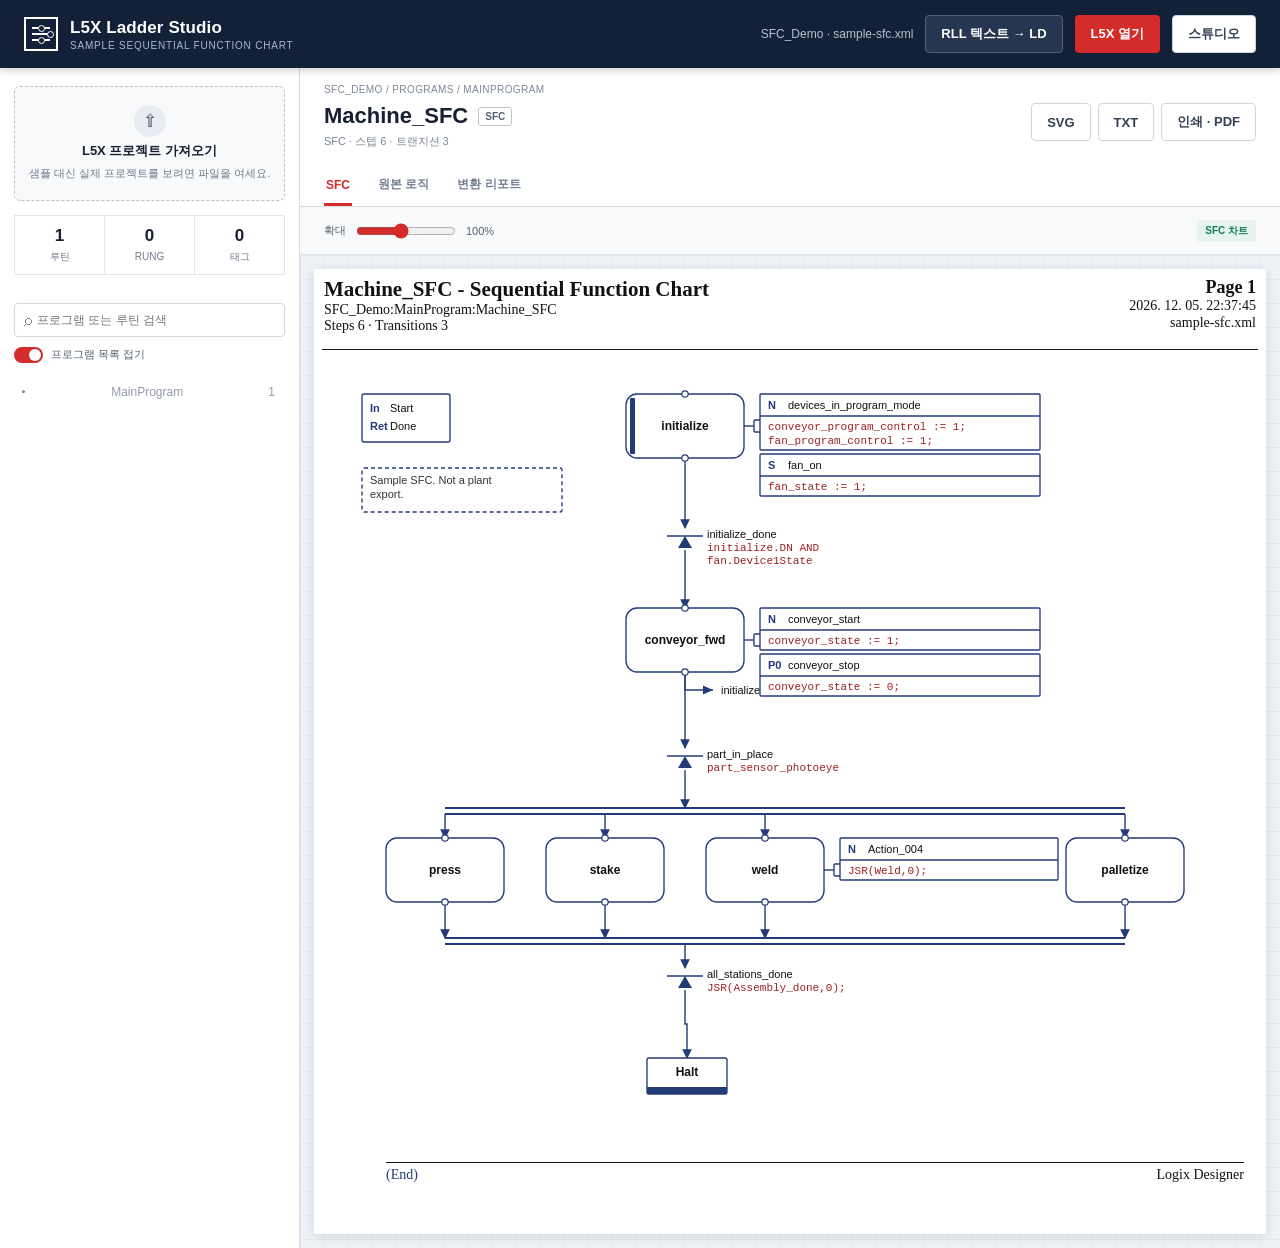
==== commit 06c4883a: "feat: highlight Structured Text like VS Code Dark+ Tokenize 1756-PM007 keywords, comments, strings, " ====
--- a/demo-sfc.html
+++ b/demo-sfc.html
@@ -79,7 +79,10 @@
             </div>
             <div id="ladderCanvas" class="ladder-canvas"></div>
           </div>
-          <div id="sourcePanel" class="tab-panel source-panel" hidden><pre id="sourceCode"></pre></div>
+          <div id="sourcePanel" class="tab-panel source-panel" hidden>
+            <pre id="sourceCode"></pre>
+            <div id="stView" class="st-view" hidden></div>
+          </div>
           <div id="reportPanel" class="tab-panel report-panel" hidden></div>
         </section>
       </main>
@@ -106,6 +109,7 @@
     </form>
   </dialog>
   <div id="toast" class="toast" role="status" aria-live="polite"></div>
+  <script src="st.js"></script>
   <script src="sfc.js"></script>
   <script>
     window.LD_PRELOAD_NAME = 'sample-sfc.xml';
--- a/app.css
+++ b/app.css
@@ -1,6 +1,19 @@
 :root{--navy:#122038;--navy2:#1b2d49;--ink:#172033;--muted:#6d7889;--line:#d9dee7;--soft:#f3f5f8;--paper:#fff;--accent:#d42b2b;--accent2:#ae1e27;--green:#177b55;--amber:#a86700;--shadow:0 12px 38px rgba(21,33,52,.10)}
 *{box-sizing:border-box}[hidden]{display:none!important}html,body{margin:0;min-height:100%;font-family:Inter,"Noto Sans KR","Segoe UI",Arial,sans-serif;color:var(--ink);background:#eef1f5}button,input{font:inherit}.app-shell{min-height:100vh;display:flex;flex-direction:column}.topbar{height:68px;background:var(--navy);color:white;display:flex;align-items:center;justify-content:space-between;padding:0 24px;box-shadow:0 2px 8px rgba(0,0,0,.2);z-index:3}.brand{display:flex;align-items:center;gap:12px}.brand strong{font-size:17px;letter-spacing:.1px;display:block}.brand small{display:block;font-size:10px;color:#aeb9ca;letter-spacing:.8px;margin-top:2px;text-transform:uppercase}.brand-mark{width:34px;height:34px;border:2px solid #fff;display:flex;flex-direction:column;justify-content:center;gap:4px;padding:6px}.brand-mark i{height:2px;background:#fff;position:relative}.brand-mark i:after{content:"";position:absolute;width:5px;height:5px;border:1px solid #fff;background:var(--navy);border-radius:50%;top:-2px;left:6px}.brand-mark i:nth-child(2):after{left:15px}.top-actions{display:flex;align-items:center;gap:12px}.file-badge{font-size:12px;color:#b7c2d0;max-width:320px;white-space:nowrap;overflow:hidden;text-overflow:ellipsis}.button{border:1px solid transparent;border-radius:4px;padding:9px 15px;font-weight:600;font-size:13px;cursor:pointer;display:inline-flex;align-items:center;justify-content:center;transition:.16s;text-decoration:none}.button.primary{background:var(--accent);color:#fff}.button.primary:hover{background:var(--accent2)}.button.ghost{background:#fff;border-color:#cfd5df;color:#344055}.button.ghost:hover{border-color:#8e99a9;background:#f7f8fa}.button.large{padding:13px 26px;font-size:14px}.workspace{display:grid;grid-template-columns:300px 1fr;flex:1;min-height:0}.sidebar{background:#fff;border-right:1px solid #d5dae3;padding:18px 14px;display:flex;flex-direction:column;overflow:hidden}.import-card{border:1px dashed #b9c0cd;background:#f8f9fb;border-radius:6px;padding:18px 12px;text-align:center;display:flex;flex-direction:column;align-items:center;gap:5px;transition:.18s}.import-card.drag{border-color:var(--accent);background:#fff4f4}.upload-icon{width:32px;height:32px;border-radius:50%;background:#e8ebf1;display:grid;place-items:center;font-size:18px;color:#536178}.import-card strong{font-size:13px}.import-card span{font-size:11px;color:var(--muted);line-height:1.5}.summary-grid{grid-template-columns:repeat(3,1fr);gap:1px;background:#e1e5eb;margin:14px 0;border:1px solid #e1e5eb}.summary-grid:not([hidden]){display:grid}.summary-grid div{background:white;text-align:center;padding:10px 3px}.summary-grid b{display:block;font-size:17px}.summary-grid span{font-size:10px;color:var(--muted);text-transform:uppercase}.search-wrap{display:flex;align-items:center;border:1px solid #d5dae2;border-radius:4px;margin:14px 0 10px;padding:0 9px;color:#7d8796}
-.nav-fold{display:flex;align-items:center;gap:8px;margin:0 0 10px;font-size:11px;color:#566173;cursor:pointer;user-select:none}.search-wrap input{border:0;outline:0;width:100%;padding:9px 5px;background:transparent;font-size:12px}.routine-tree{overflow:auto;min-height:0;padding-right:3px}.empty-side{font-size:12px;color:#8b94a3;text-align:center;line-height:1.55;padding:32px 15px}.program-group{margin:4px 0}.program-head{width:100%;border:0;background:transparent;text-align:left;padding:8px 7px;display:flex;align-items:center;gap:7px;color:#344055;font-size:12px;font-weight:700;cursor:pointer}.program-head:before{content:"▾";font-size:10px;color:#768194}.program-head.closed:before{content:"▸"}.program-head span{margin-left:auto;color:#929baa;font-weight:500}.routine-list{display:flex;flex-direction:column;gap:2px}.routine-list[hidden]{display:none}.routine-item{border:0;background:transparent;border-radius:4px;text-align:left;padding:8px 8px 8px 22px;font-size:12px;display:flex;align-items:center;gap:8px;cursor:pointer;color:#4b5667;min-width:0}.routine-item:hover{background:#f0f2f6}.routine-item.active{background:#e9edf4;color:#17233a;font-weight:700;box-shadow:inset 3px 0 var(--accent)}.routine-item .mini-type{font-size:9px;border:1px solid #c6ccd6;border-radius:2px;padding:2px 4px;color:#687487}.routine-item .name{overflow:hidden;text-overflow:ellipsis;white-space:nowrap}.main-panel{min-width:0;background:#eef1f5}.welcome{min-height:calc(100vh - 68px);display:flex;flex-direction:column;align-items:center;justify-content:center;text-align:center;padding:50px 24px;background:radial-gradient(circle at 50% 42%,#fff 0,#f5f7f9 40%,#e8ecf2 100%)}.welcome .eyebrow{color:var(--accent);font-size:11px;font-weight:800;letter-spacing:1.6px;margin:20px 0 9px}.welcome h1{font-family:Georgia,"Noto Serif KR",serif;font-size:42px;line-height:1.2;letter-spacing:-1.5px;margin:0 0 15px;color:#17233a}.welcome>p:not(.eyebrow){font-size:14px;color:#6c7686;line-height:1.7;margin:0 0 24px}.hero-ladder{width:460px;height:130px;position:relative;color:#28364c}.hero-ladder .rail{position:absolute;top:0;bottom:0;width:3px;background:#28364c}.hero-ladder .rail.left{left:0}.hero-ladder .rail.right{right:0}.hero-rung{position:absolute;left:0;right:0;height:2px;background:#28364c;display:flex;align-items:center;justify-content:center;gap:14px}.hero-rung.one{top:35px}.hero-rung.two{top:95px}.hero-rung i{width:72px;height:2px;background:#28364c}.hero-rung b,.hero-rung strong{background:#f6f8fa;font-style:normal;padding:0 7px;font-family:monospace;font-size:23px;white-space:nowrap}.hero-rung em{position:absolute;font-size:10px;font-style:normal;background:#f6f8fa;transform:translateY(-22px)}.hero-rung em:first-of-type{left:118px}.hero-rung em:last-of-type{right:46px}.feature-row{display:flex;gap:32px;margin-top:38px;color:#758092;font-size:11px}.feature-row b{color:#3b475b;margin-right:5px}.viewer{min-height:calc(100vh - 68px);background:#fff}.viewer-head{background:#fff;border-bottom:1px solid var(--line);padding:16px 24px 0}.breadcrumb{font-size:10px;color:#7c8797;text-transform:uppercase;letter-spacing:.4px;margin-bottom:8px}.viewer-title-row{display:flex;justify-content:space-between;align-items:flex-start;gap:20px}.title-line{display:flex;align-items:center;gap:10px}.title-line h1{font-size:22px;margin:0}.type-badge{font-size:10px;font-weight:800;border:1px solid #bdc5d0;border-radius:3px;padding:3px 6px;color:#526077}.viewer-title-row p{font-size:11px;color:#7b8595;margin:5px 0}.export-actions{display:flex;gap:7px}.tabs{display:flex;gap:24px;margin-top:12px}.tab{border:0;border-bottom:3px solid transparent;background:transparent;padding:10px 2px;font-size:12px;font-weight:700;color:#738093;cursor:pointer}.tab.active{color:var(--accent);border-color:var(--accent)}.tab span:not(:empty){display:inline-grid;place-items:center;min-width:17px;height:17px;border-radius:10px;background:#f2d7d7;color:#9c2020;margin-left:4px;font-size:9px}.tab-panel{min-height:500px}.ladder-toolbar{height:48px;display:flex;align-items:center;gap:22px;padding:0 24px;border-bottom:1px solid #e1e5eb;background:#f8f9fb;font-size:11px;color:#566173}.ladder-toolbar label{display:flex;align-items:center;gap:8px}.ladder-toolbar input[type=range]{width:100px;accent-color:var(--accent)}.ladder-toolbar select{border:1px solid #cfd5df;border-radius:4px;padding:4px 8px;background:#fff;color:inherit;font:inherit}.ladder-sheet[data-scale-mode="fixed"] .rung-svg-wrap svg{width:auto;max-width:none}.toggle input{position:absolute;opacity:0}.toggle span{width:29px;height:16px;border-radius:10px;background:#bbc2cc;position:relative}.toggle span:after{content:"";position:absolute;width:12px;height:12px;left:2px;top:2px;background:#fff;border-radius:50%;transition:.15s}.toggle input:checked+span{background:var(--accent)}.toggle input:checked+span:after{left:15px}.conversion-badge{margin-left:auto;font-size:10px;padding:4px 8px;border-radius:3px;background:#e6f3ee;color:var(--green);font-weight:700}.ladder-canvas{background-color:#fff;background-image:radial-gradient(#d9dde4 .6px,transparent .6px);background-size:12px 12px;padding:24px;overflow:auto;min-height:calc(100vh - 221px)}.ladder-sheet{transform-origin:top left;transition:transform .12s;width:max-content;min-width:100%;padding-bottom:20px}.rung-card{background:rgba(255,255,255,.96);border:1px solid #d8dde5;border-radius:3px;margin-bottom:14px;box-shadow:0 2px 6px rgba(30,42,60,.05);overflow:hidden}.rung-head{height:30px;background:#f4f6f8;border-bottom:1px solid #e0e4ea;padding:0 10px;display:flex;align-items:center;gap:10px;font-size:10px;color:#667184}.rung-number{font-weight:800;color:#26344b}.rung-comment{overflow:hidden;text-overflow:ellipsis;white-space:nowrap}.rung-warning{margin-left:auto;color:#9e6400}.rung-svg-wrap{padding:10px 12px 4px;overflow:visible}.rung-source{font:10px/1.5 "SFMono-Regular",Consolas,monospace;background:#f7f8fa;border-top:1px solid #e3e6eb;padding:7px 10px;color:#5c6675;white-space:pre-wrap;word-break:break-all}.source-panel{padding:24px;background:#1c2430;min-height:calc(100vh - 173px)}.source-panel pre{margin:0;color:#e0e6ef;font:12px/1.7 "SFMono-Regular",Consolas,monospace;white-space:pre-wrap;word-break:break-word}.report-panel{padding:24px;background:#f4f6f8}.report-card{max-width:900px;background:#fff;border:1px solid var(--line);border-radius:5px;margin-bottom:12px;padding:16px}.report-card h3{font-size:13px;margin:0 0 8px}.report-card p,.report-card li{font-size:12px;line-height:1.6;color:#596475}.report-card ul{margin:8px 0;padding-left:20px}.report-ok{color:var(--green)}.report-warn{color:var(--amber)}.toast{position:fixed;right:20px;bottom:20px;z-index:20;background:#17233a;color:#fff;border-radius:4px;padding:11px 15px;font-size:12px;box-shadow:var(--shadow);opacity:0;transform:translateY(8px);pointer-events:none;transition:.2s}.toast.show{opacity:1;transform:none}
+.nav-fold{display:flex;align-items:center;gap:8px;margin:0 0 10px;font-size:11px;color:#566173;cursor:pointer;user-select:none}.search-wrap input{border:0;outline:0;width:100%;padding:9px 5px;background:transparent;font-size:12px}.routine-tree{overflow:auto;min-height:0;padding-right:3px}.empty-side{font-size:12px;color:#8b94a3;text-align:center;line-height:1.55;padding:32px 15px}.program-group{margin:4px 0}.program-head{width:100%;border:0;background:transparent;text-align:left;padding:8px 7px;display:flex;align-items:center;gap:7px;color:#344055;font-size:12px;font-weight:700;cursor:pointer}.program-head:before{content:"▾";font-size:10px;color:#768194}.program-head.closed:before{content:"▸"}.program-head span{margin-left:auto;color:#929baa;font-weight:500}.routine-list{display:flex;flex-direction:column;gap:2px}.routine-list[hidden]{display:none}.routine-item{border:0;background:transparent;border-radius:4px;text-align:left;padding:8px 8px 8px 22px;font-size:12px;display:flex;align-items:center;gap:8px;cursor:pointer;color:#4b5667;min-width:0}.routine-item:hover{background:#f0f2f6}.routine-item.active{background:#e9edf4;color:#17233a;font-weight:700;box-shadow:inset 3px 0 var(--accent)}.routine-item .mini-type{font-size:9px;border:1px solid #c6ccd6;border-radius:2px;padding:2px 4px;color:#687487}.routine-item .name{overflow:hidden;text-overflow:ellipsis;white-space:nowrap}.main-panel{min-width:0;background:#eef1f5}.welcome{min-height:calc(100vh - 68px);display:flex;flex-direction:column;align-items:center;justify-content:center;text-align:center;padding:50px 24px;background:radial-gradient(circle at 50% 42%,#fff 0,#f5f7f9 40%,#e8ecf2 100%)}.welcome .eyebrow{color:var(--accent);font-size:11px;font-weight:800;letter-spacing:1.6px;margin:20px 0 9px}.welcome h1{font-family:Georgia,"Noto Serif KR",serif;font-size:42px;line-height:1.2;letter-spacing:-1.5px;margin:0 0 15px;color:#17233a}.welcome>p:not(.eyebrow){font-size:14px;color:#6c7686;line-height:1.7;margin:0 0 24px}.hero-ladder{width:460px;height:130px;position:relative;color:#28364c}.hero-ladder .rail{position:absolute;top:0;bottom:0;width:3px;background:#28364c}.hero-ladder .rail.left{left:0}.hero-ladder .rail.right{right:0}.hero-rung{position:absolute;left:0;right:0;height:2px;background:#28364c;display:flex;align-items:center;justify-content:center;gap:14px}.hero-rung.one{top:35px}.hero-rung.two{top:95px}.hero-rung i{width:72px;height:2px;background:#28364c}.hero-rung b,.hero-rung strong{background:#f6f8fa;font-style:normal;padding:0 7px;font-family:monospace;font-size:23px;white-space:nowrap}.hero-rung em{position:absolute;font-size:10px;font-style:normal;background:#f6f8fa;transform:translateY(-22px)}.hero-rung em:first-of-type{left:118px}.hero-rung em:last-of-type{right:46px}.feature-row{display:flex;gap:32px;margin-top:38px;color:#758092;font-size:11px}.feature-row b{color:#3b475b;margin-right:5px}.viewer{min-height:calc(100vh - 68px);background:#fff}.viewer-head{background:#fff;border-bottom:1px solid var(--line);padding:16px 24px 0}.breadcrumb{font-size:10px;color:#7c8797;text-transform:uppercase;letter-spacing:.4px;margin-bottom:8px}.viewer-title-row{display:flex;justify-content:space-between;align-items:flex-start;gap:20px}.title-line{display:flex;align-items:center;gap:10px}.title-line h1{font-size:22px;margin:0}.type-badge{font-size:10px;font-weight:800;border:1px solid #bdc5d0;border-radius:3px;padding:3px 6px;color:#526077}.viewer-title-row p{font-size:11px;color:#7b8595;margin:5px 0}.export-actions{display:flex;gap:7px}.tabs{display:flex;gap:24px;margin-top:12px}.tab{border:0;border-bottom:3px solid transparent;background:transparent;padding:10px 2px;font-size:12px;font-weight:700;color:#738093;cursor:pointer}.tab.active{color:var(--accent);border-color:var(--accent)}.tab span:not(:empty){display:inline-grid;place-items:center;min-width:17px;height:17px;border-radius:10px;background:#f2d7d7;color:#9c2020;margin-left:4px;font-size:9px}.tab-panel{min-height:500px}.ladder-toolbar{height:48px;display:flex;align-items:center;gap:22px;padding:0 24px;border-bottom:1px solid #e1e5eb;background:#f8f9fb;font-size:11px;color:#566173}.ladder-toolbar label{display:flex;align-items:center;gap:8px}.ladder-toolbar input[type=range]{width:100px;accent-color:var(--accent)}.ladder-toolbar select{border:1px solid #cfd5df;border-radius:4px;padding:4px 8px;background:#fff;color:inherit;font:inherit}.ladder-sheet[data-scale-mode="fixed"] .rung-svg-wrap svg{width:auto;max-width:none}.toggle input{position:absolute;opacity:0}.toggle span{width:29px;height:16px;border-radius:10px;background:#bbc2cc;position:relative}.toggle span:after{content:"";position:absolute;width:12px;height:12px;left:2px;top:2px;background:#fff;border-radius:50%;transition:.15s}.toggle input:checked+span{background:var(--accent)}.toggle input:checked+span:after{left:15px}.conversion-badge{margin-left:auto;font-size:10px;padding:4px 8px;border-radius:3px;background:#e6f3ee;color:var(--green);font-weight:700}.ladder-canvas{background-color:#fff;background-image:radial-gradient(#d9dde4 .6px,transparent .6px);background-size:12px 12px;padding:24px;overflow:auto;min-height:calc(100vh - 221px)}.ladder-sheet{transform-origin:top left;transition:transform .12s;width:max-content;min-width:100%;padding-bottom:20px}.rung-card{background:rgba(255,255,255,.96);border:1px solid #d8dde5;border-radius:3px;margin-bottom:14px;box-shadow:0 2px 6px rgba(30,42,60,.05);overflow:hidden}.rung-head{height:30px;background:#f4f6f8;border-bottom:1px solid #e0e4ea;padding:0 10px;display:flex;align-items:center;gap:10px;font-size:10px;color:#667184}.rung-number{font-weight:800;color:#26344b}.rung-comment{overflow:hidden;text-overflow:ellipsis;white-space:nowrap}.rung-warning{margin-left:auto;color:#9e6400}.rung-svg-wrap{padding:10px 12px 4px;overflow:visible}.rung-source{font:10px/1.5 "SFMono-Regular",Consolas,monospace;background:#f7f8fa;border-top:1px solid #e3e6eb;padding:7px 10px;color:#5c6675;white-space:pre-wrap;word-break:break-all}.source-panel{padding:24px;background:#1c2430;min-height:calc(100vh - 173px)}.source-panel pre{margin:0;color:#e0e6ef;font:12px/1.7 "SFMono-Regular",Consolas,monospace;white-space:pre-wrap;word-break:break-word}
+.source-panel.st-mode{padding:0;background:#1e1e1e}
+.st-view{min-height:calc(100vh - 173px);padding:8px 0 24px;font:13px/19px Consolas,"Cascadia Code","SF Mono",ui-monospace,monospace;color:#d4d4d4;tab-size:4}
+.st-line{display:flex;min-height:19px}
+.st-ln{flex:none;width:56px;padding:0 16px 0 8px;text-align:right;color:#858585;user-select:none}
+.st-code{flex:1;white-space:pre;padding-right:16px}
+.st-kw{color:#c586c0}
+.st-type{color:#4ec9b0}
+.st-fn{color:#dcdcaa}
+.st-num{color:#b5cea8}
+.st-str{color:#ce9178}
+.st-cm{color:#6a9955;font-style:italic}
+.st-op,.st-punct,.st-text{color:#d4d4d4}
+.st-id{color:#9cdcfe}.report-panel{padding:24px;background:#f4f6f8}.report-card{max-width:900px;background:#fff;border:1px solid var(--line);border-radius:5px;margin-bottom:12px;padding:16px}.report-card h3{font-size:13px;margin:0 0 8px}.report-card p,.report-card li{font-size:12px;line-height:1.6;color:#596475}.report-card ul{margin:8px 0;padding-left:20px}.report-ok{color:var(--green)}.report-warn{color:var(--amber)}.toast{position:fixed;right:20px;bottom:20px;z-index:20;background:#17233a;color:#fff;border-radius:4px;padding:11px 15px;font-size:12px;box-shadow:var(--shadow);opacity:0;transform:translateY(8px);pointer-events:none;transition:.2s}.toast.show{opacity:1;transform:none}
 .button.dark{background:#263650;border-color:#53637a;color:#fff}.button.dark:hover{background:#344762}.ladder-canvas{padding:14px}.rung-svg-wrap{padding:6px 4px 2px}.text-dialog{width:min(780px,calc(100vw - 28px));border:0;border-radius:7px;padding:0;background:#fff;color:var(--ink);box-shadow:0 24px 80px rgba(10,20,35,.32)}.text-dialog::backdrop{background:rgba(13,23,40,.58)}.text-dialog form{margin:0}.text-dialog header{display:flex;align-items:flex-start;justify-content:space-between;padding:19px 22px 16px;border-bottom:1px solid var(--line);background:#f7f8fa}.text-dialog header strong{display:block;font-size:16px}.text-dialog header span{display:block;color:var(--muted);font-size:11px;margin-top:5px}.dialog-close{border:0;background:transparent;color:#637083;font-size:24px;line-height:1;cursor:pointer}.dialog-fields{display:grid;grid-template-columns:1fr 1fr;gap:14px;padding:18px 22px 12px}.dialog-fields label,.logic-input-label{display:flex;flex-direction:column;gap:6px;font-size:11px;font-weight:700;color:#4f5b6d}.dialog-fields select,.dialog-fields input{border:1px solid #cfd5df;border-radius:4px;background:#fff;padding:9px;color:var(--ink)}.logic-input-label{padding:0 22px 18px}.logic-input-label textarea{min-height:300px;resize:vertical;border:1px solid #c6cdd8;border-radius:4px;padding:13px;background:#182231;color:#e9eef6;font:12px/1.65 "SFMono-Regular",Consolas,monospace;tab-size:4}.text-dialog footer{display:flex;align-items:center;justify-content:space-between;gap:15px;padding:14px 22px;border-top:1px solid var(--line);background:#f7f8fa}.text-dialog footer span{font-size:10px;color:var(--muted)}
 @media(max-width:850px){.workspace{grid-template-columns:230px 1fr}.sidebar{padding:12px 9px}.viewer-title-row{flex-direction:column}.export-actions{align-self:stretch}.file-badge{display:none}.feature-row{gap:14px}.hero-ladder{width:min(460px,86vw)}}
 @media(max-width:620px){.topbar{padding:0 12px}.brand small{display:none}.workspace{display:block}.sidebar{max-height:270px;border-right:0;border-bottom:1px solid var(--line)}.import-card,.summary-grid{display:none!important}.routine-tree{max-height:160px}.welcome{min-height:calc(100vh - 338px)}.welcome h1{font-size:32px}.feature-row{flex-direction:column;gap:8px}.viewer-head{padding:12px 14px 0}.viewer-title-row{gap:10px}.export-actions{flex-wrap:wrap}.ladder-toolbar{padding:0 12px;gap:10px;flex-wrap:wrap;height:auto;min-height:48px}.conversion-badge{display:none}.ladder-canvas{padding:12px}.tabs{gap:15px}.hero-ladder{display:none}}
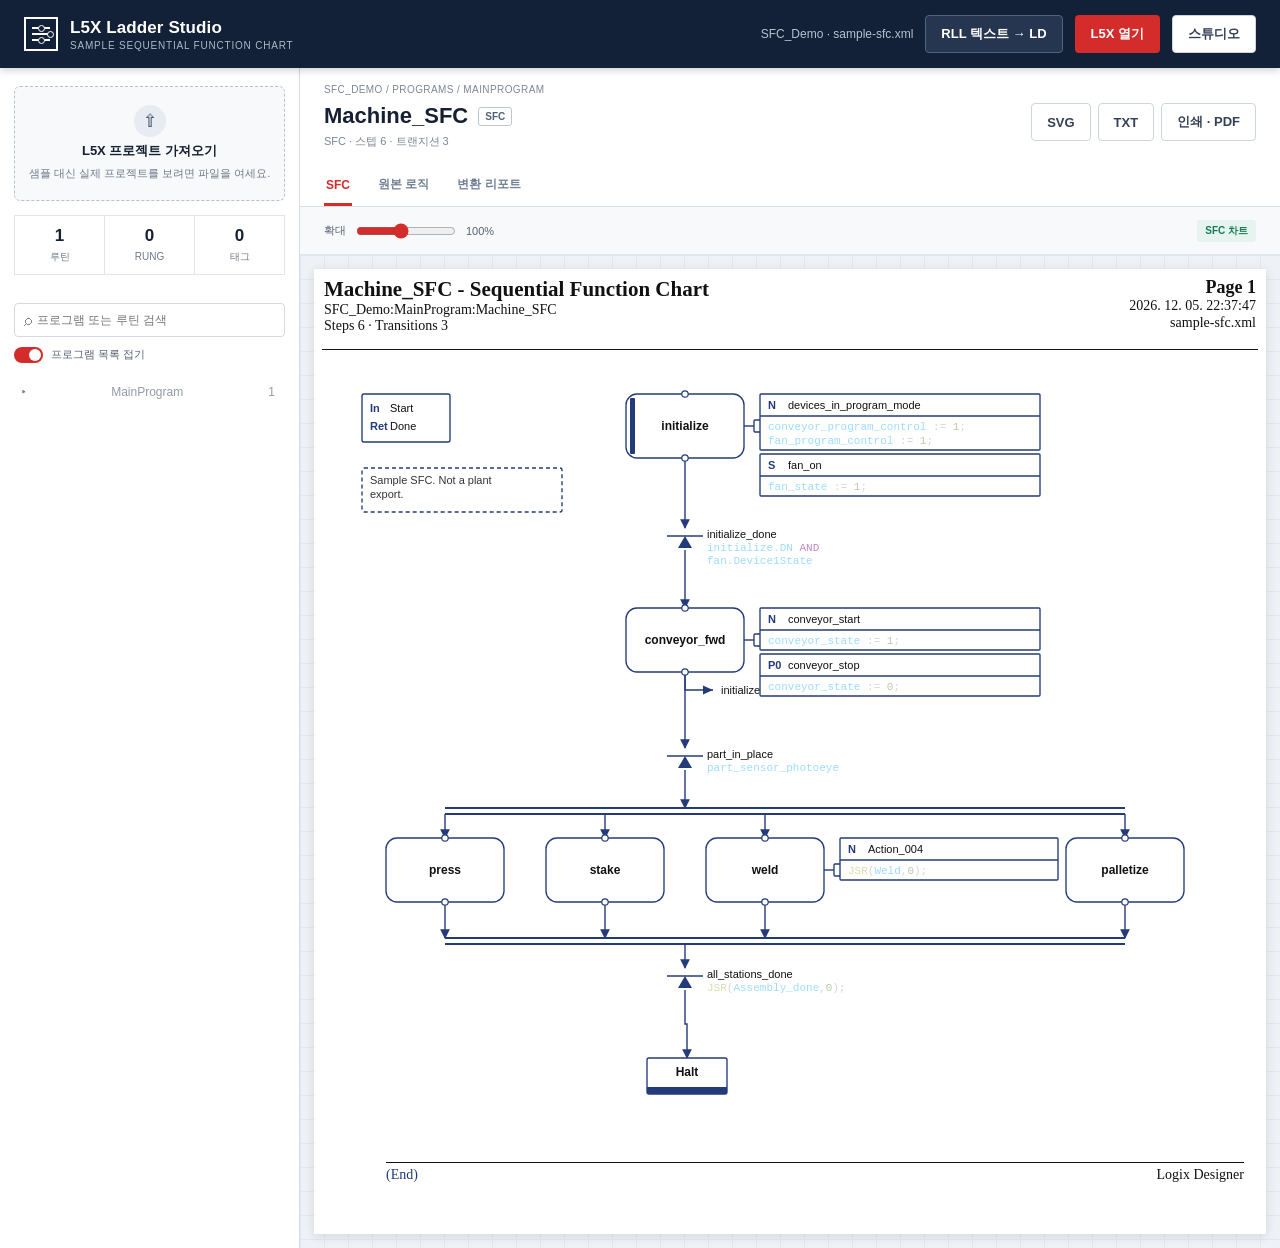
==== commit 3c866983: "fix: drop empty ST rows from L5X Line padding Logix exports blank Line nodes and nbsp-only rows betw" ====
--- a/demo-sfc.html
+++ b/demo-sfc.html
@@ -4,7 +4,7 @@
   <meta charset="utf-8">
   <meta name="viewport" content="width=device-width,initial-scale=1">
   <title>L5X Ladder Studio — SFC Sample</title>
-  <link rel="stylesheet" href="app.css">
+  <link rel="stylesheet" href="app.css?v=20260916st2">
 </head>
 <body>
   <div class="app-shell">
@@ -109,14 +109,14 @@
     </form>
   </dialog>
   <div id="toast" class="toast" role="status" aria-live="polite"></div>
-  <script src="st.js"></script>
-  <script src="sfc.js"></script>
+  <script src="st.js?v=20260916st2"></script>
+  <script src="sfc.js?v=20260916st2"></script>
   <script>
     window.LD_PRELOAD_NAME = 'sample-sfc.xml';
     fetch('sample-sfc.xml').then(function (r) { return r.text(); }).then(function (xml) {
       window.LD_PRELOAD_L5X = xml;
       var s = document.createElement('script');
-      s.src = 'app.js';
+      s.src = 'app.js?v=20260916st2';
       document.body.appendChild(s);
     }).catch(function (e) {
       document.getElementById('ladderCanvas').innerHTML = '<div class="report-card"><h3>샘플 SFC를 읽지 못했습니다.</h3><p>' + String(e) + '</p></div>';
--- a/app.css
+++ b/app.css
@@ -1,9 +1,9 @@
 :root{--navy:#122038;--navy2:#1b2d49;--ink:#172033;--muted:#6d7889;--line:#d9dee7;--soft:#f3f5f8;--paper:#fff;--accent:#d42b2b;--accent2:#ae1e27;--green:#177b55;--amber:#a86700;--shadow:0 12px 38px rgba(21,33,52,.10)}
-*{box-sizing:border-box}[hidden]{display:none!important}html,body{margin:0;min-height:100%;font-family:Inter,"Noto Sans KR","Segoe UI",Arial,sans-serif;color:var(--ink);background:#eef1f5}button,input{font:inherit}.app-shell{min-height:100vh;display:flex;flex-direction:column}.topbar{height:68px;background:var(--navy);color:white;display:flex;align-items:center;justify-content:space-between;padding:0 24px;box-shadow:0 2px 8px rgba(0,0,0,.2);z-index:3}.brand{display:flex;align-items:center;gap:12px}.brand strong{font-size:17px;letter-spacing:.1px;display:block}.brand small{display:block;font-size:10px;color:#aeb9ca;letter-spacing:.8px;margin-top:2px;text-transform:uppercase}.brand-mark{width:34px;height:34px;border:2px solid #fff;display:flex;flex-direction:column;justify-content:center;gap:4px;padding:6px}.brand-mark i{height:2px;background:#fff;position:relative}.brand-mark i:after{content:"";position:absolute;width:5px;height:5px;border:1px solid #fff;background:var(--navy);border-radius:50%;top:-2px;left:6px}.brand-mark i:nth-child(2):after{left:15px}.top-actions{display:flex;align-items:center;gap:12px}.file-badge{font-size:12px;color:#b7c2d0;max-width:320px;white-space:nowrap;overflow:hidden;text-overflow:ellipsis}.button{border:1px solid transparent;border-radius:4px;padding:9px 15px;font-weight:600;font-size:13px;cursor:pointer;display:inline-flex;align-items:center;justify-content:center;transition:.16s;text-decoration:none}.button.primary{background:var(--accent);color:#fff}.button.primary:hover{background:var(--accent2)}.button.ghost{background:#fff;border-color:#cfd5df;color:#344055}.button.ghost:hover{border-color:#8e99a9;background:#f7f8fa}.button.large{padding:13px 26px;font-size:14px}.workspace{display:grid;grid-template-columns:300px 1fr;flex:1;min-height:0}.sidebar{background:#fff;border-right:1px solid #d5dae3;padding:18px 14px;display:flex;flex-direction:column;overflow:hidden}.import-card{border:1px dashed #b9c0cd;background:#f8f9fb;border-radius:6px;padding:18px 12px;text-align:center;display:flex;flex-direction:column;align-items:center;gap:5px;transition:.18s}.import-card.drag{border-color:var(--accent);background:#fff4f4}.upload-icon{width:32px;height:32px;border-radius:50%;background:#e8ebf1;display:grid;place-items:center;font-size:18px;color:#536178}.import-card strong{font-size:13px}.import-card span{font-size:11px;color:var(--muted);line-height:1.5}.summary-grid{grid-template-columns:repeat(3,1fr);gap:1px;background:#e1e5eb;margin:14px 0;border:1px solid #e1e5eb}.summary-grid:not([hidden]){display:grid}.summary-grid div{background:white;text-align:center;padding:10px 3px}.summary-grid b{display:block;font-size:17px}.summary-grid span{font-size:10px;color:var(--muted);text-transform:uppercase}.search-wrap{display:flex;align-items:center;border:1px solid #d5dae2;border-radius:4px;margin:14px 0 10px;padding:0 9px;color:#7d8796}
+*{box-sizing:border-box}[hidden]{display:none!important}html,body{margin:0;min-height:100%;font-family:Inter,"Noto Sans KR","Segoe UI",Arial,sans-serif;color:var(--ink);background:#eef1f5}button,input{font:inherit}.app-shell{min-height:100vh;display:flex;flex-direction:column}.topbar{height:68px;background:var(--navy);color:white;display:flex;align-items:center;justify-content:space-between;padding:0 24px;box-shadow:0 2px 8px rgba(0,0,0,.2);z-index:3}.brand{display:flex;align-items:center;gap:12px}.brand strong{font-size:17px;letter-spacing:.1px;display:block}.brand small{display:block;font-size:10px;color:#aeb9ca;letter-spacing:.8px;margin-top:2px;text-transform:uppercase}.brand-mark{width:34px;height:34px;border:2px solid #fff;display:flex;flex-direction:column;justify-content:center;gap:4px;padding:6px}.brand-mark i{height:2px;background:#fff;position:relative}.brand-mark i:after{content:"";position:absolute;width:5px;height:5px;border:1px solid #fff;background:var(--navy);border-radius:50%;top:-2px;left:6px}.brand-mark i:nth-child(2):after{left:15px}.top-actions{display:flex;align-items:center;gap:12px}.file-meta{display:flex;align-items:center;gap:8px;min-width:0;max-width:380px}.file-badge{font-size:12px;color:#b7c2d0;min-width:0;white-space:nowrap;overflow:hidden;text-overflow:ellipsis}.file-clear{flex:none;border:0;background:transparent;color:#8fa0b5;font-size:11px;cursor:pointer;padding:4px 6px}.file-clear:hover{color:#fff}.button{border:1px solid transparent;border-radius:4px;padding:9px 15px;font-weight:600;font-size:13px;cursor:pointer;display:inline-flex;align-items:center;justify-content:center;transition:.16s;text-decoration:none}.button.primary{background:var(--accent);color:#fff}.button.primary:hover{background:var(--accent2)}.button.ghost{background:#fff;border-color:#cfd5df;color:#344055}.button.ghost:hover{border-color:#8e99a9;background:#f7f8fa}.button.large{padding:13px 26px;font-size:14px}.workspace{display:grid;grid-template-columns:300px 1fr;flex:1;min-height:0}.sidebar{background:#fff;border-right:1px solid #d5dae3;padding:18px 14px;display:flex;flex-direction:column;overflow:hidden}.import-card{border:1px dashed #b9c0cd;background:#f8f9fb;border-radius:6px;padding:18px 12px;text-align:center;display:flex;flex-direction:column;align-items:center;gap:5px;transition:.18s}.import-card.drag{border-color:var(--accent);background:#fff4f4}.upload-icon{width:32px;height:32px;border-radius:50%;background:#e8ebf1;display:grid;place-items:center;font-size:18px;color:#536178}.import-card strong{font-size:13px}.import-card span{font-size:11px;color:var(--muted);line-height:1.5}.summary-grid{grid-template-columns:repeat(3,1fr);gap:1px;background:#e1e5eb;margin:14px 0;border:1px solid #e1e5eb}.summary-grid:not([hidden]){display:grid}.summary-grid div{background:white;text-align:center;padding:10px 3px}.summary-grid b{display:block;font-size:17px}.summary-grid span{font-size:10px;color:var(--muted);text-transform:uppercase}.search-wrap{display:flex;align-items:center;border:1px solid #d5dae2;border-radius:4px;margin:14px 0 10px;padding:0 9px;color:#7d8796}
 .nav-fold{display:flex;align-items:center;gap:8px;margin:0 0 10px;font-size:11px;color:#566173;cursor:pointer;user-select:none}.search-wrap input{border:0;outline:0;width:100%;padding:9px 5px;background:transparent;font-size:12px}.routine-tree{overflow:auto;min-height:0;padding-right:3px}.empty-side{font-size:12px;color:#8b94a3;text-align:center;line-height:1.55;padding:32px 15px}.program-group{margin:4px 0}.program-head{width:100%;border:0;background:transparent;text-align:left;padding:8px 7px;display:flex;align-items:center;gap:7px;color:#344055;font-size:12px;font-weight:700;cursor:pointer}.program-head:before{content:"▾";font-size:10px;color:#768194}.program-head.closed:before{content:"▸"}.program-head span{margin-left:auto;color:#929baa;font-weight:500}.routine-list{display:flex;flex-direction:column;gap:2px}.routine-list[hidden]{display:none}.routine-item{border:0;background:transparent;border-radius:4px;text-align:left;padding:8px 8px 8px 22px;font-size:12px;display:flex;align-items:center;gap:8px;cursor:pointer;color:#4b5667;min-width:0}.routine-item:hover{background:#f0f2f6}.routine-item.active{background:#e9edf4;color:#17233a;font-weight:700;box-shadow:inset 3px 0 var(--accent)}.routine-item .mini-type{font-size:9px;border:1px solid #c6ccd6;border-radius:2px;padding:2px 4px;color:#687487}.routine-item .name{overflow:hidden;text-overflow:ellipsis;white-space:nowrap}.main-panel{min-width:0;background:#eef1f5}.welcome{min-height:calc(100vh - 68px);display:flex;flex-direction:column;align-items:center;justify-content:center;text-align:center;padding:50px 24px;background:radial-gradient(circle at 50% 42%,#fff 0,#f5f7f9 40%,#e8ecf2 100%)}.welcome .eyebrow{color:var(--accent);font-size:11px;font-weight:800;letter-spacing:1.6px;margin:20px 0 9px}.welcome h1{font-family:Georgia,"Noto Serif KR",serif;font-size:42px;line-height:1.2;letter-spacing:-1.5px;margin:0 0 15px;color:#17233a}.welcome>p:not(.eyebrow){font-size:14px;color:#6c7686;line-height:1.7;margin:0 0 24px}.hero-ladder{width:460px;height:130px;position:relative;color:#28364c}.hero-ladder .rail{position:absolute;top:0;bottom:0;width:3px;background:#28364c}.hero-ladder .rail.left{left:0}.hero-ladder .rail.right{right:0}.hero-rung{position:absolute;left:0;right:0;height:2px;background:#28364c;display:flex;align-items:center;justify-content:center;gap:14px}.hero-rung.one{top:35px}.hero-rung.two{top:95px}.hero-rung i{width:72px;height:2px;background:#28364c}.hero-rung b,.hero-rung strong{background:#f6f8fa;font-style:normal;padding:0 7px;font-family:monospace;font-size:23px;white-space:nowrap}.hero-rung em{position:absolute;font-size:10px;font-style:normal;background:#f6f8fa;transform:translateY(-22px)}.hero-rung em:first-of-type{left:118px}.hero-rung em:last-of-type{right:46px}.feature-row{display:flex;gap:32px;margin-top:38px;color:#758092;font-size:11px}.feature-row b{color:#3b475b;margin-right:5px}.viewer{min-height:calc(100vh - 68px);background:#fff}.viewer-head{background:#fff;border-bottom:1px solid var(--line);padding:16px 24px 0}.breadcrumb{font-size:10px;color:#7c8797;text-transform:uppercase;letter-spacing:.4px;margin-bottom:8px}.viewer-title-row{display:flex;justify-content:space-between;align-items:flex-start;gap:20px}.title-line{display:flex;align-items:center;gap:10px}.title-line h1{font-size:22px;margin:0}.type-badge{font-size:10px;font-weight:800;border:1px solid #bdc5d0;border-radius:3px;padding:3px 6px;color:#526077}.viewer-title-row p{font-size:11px;color:#7b8595;margin:5px 0}.export-actions{display:flex;gap:7px}.tabs{display:flex;gap:24px;margin-top:12px}.tab{border:0;border-bottom:3px solid transparent;background:transparent;padding:10px 2px;font-size:12px;font-weight:700;color:#738093;cursor:pointer}.tab.active{color:var(--accent);border-color:var(--accent)}.tab span:not(:empty){display:inline-grid;place-items:center;min-width:17px;height:17px;border-radius:10px;background:#f2d7d7;color:#9c2020;margin-left:4px;font-size:9px}.tab-panel{min-height:500px}.ladder-toolbar{height:48px;display:flex;align-items:center;gap:22px;padding:0 24px;border-bottom:1px solid #e1e5eb;background:#f8f9fb;font-size:11px;color:#566173}.ladder-toolbar label{display:flex;align-items:center;gap:8px}.ladder-toolbar input[type=range]{width:100px;accent-color:var(--accent)}.ladder-toolbar select{border:1px solid #cfd5df;border-radius:4px;padding:4px 8px;background:#fff;color:inherit;font:inherit}.ladder-sheet[data-scale-mode="fixed"] .rung-svg-wrap svg{width:auto;max-width:none}.toggle input{position:absolute;opacity:0}.toggle span{width:29px;height:16px;border-radius:10px;background:#bbc2cc;position:relative}.toggle span:after{content:"";position:absolute;width:12px;height:12px;left:2px;top:2px;background:#fff;border-radius:50%;transition:.15s}.toggle input:checked+span{background:var(--accent)}.toggle input:checked+span:after{left:15px}.conversion-badge{margin-left:auto;font-size:10px;padding:4px 8px;border-radius:3px;background:#e6f3ee;color:var(--green);font-weight:700}.ladder-canvas{background-color:#fff;background-image:radial-gradient(#d9dde4 .6px,transparent .6px);background-size:12px 12px;padding:24px;overflow:auto;min-height:calc(100vh - 221px)}.ladder-sheet{transform-origin:top left;transition:transform .12s;width:max-content;min-width:100%;padding-bottom:20px}.rung-card{background:rgba(255,255,255,.96);border:1px solid #d8dde5;border-radius:3px;margin-bottom:14px;box-shadow:0 2px 6px rgba(30,42,60,.05);overflow:hidden}.rung-head{height:30px;background:#f4f6f8;border-bottom:1px solid #e0e4ea;padding:0 10px;display:flex;align-items:center;gap:10px;font-size:10px;color:#667184}.rung-number{font-weight:800;color:#26344b}.rung-comment{overflow:hidden;text-overflow:ellipsis;white-space:nowrap}.rung-warning{margin-left:auto;color:#9e6400}.rung-svg-wrap{padding:10px 12px 4px;overflow:visible}.rung-source{font:10px/1.5 "SFMono-Regular",Consolas,monospace;background:#f7f8fa;border-top:1px solid #e3e6eb;padding:7px 10px;color:#5c6675;white-space:pre-wrap;word-break:break-all}.source-panel{padding:24px;background:#1c2430;min-height:calc(100vh - 173px)}.source-panel pre{margin:0;color:#e0e6ef;font:12px/1.7 "SFMono-Regular",Consolas,monospace;white-space:pre-wrap;word-break:break-word}
 .source-panel.st-mode{padding:0;background:#1e1e1e}
-.st-view{min-height:calc(100vh - 173px);padding:8px 0 24px;font:13px/19px Consolas,"Cascadia Code","SF Mono",ui-monospace,monospace;color:#d4d4d4;tab-size:4}
-.st-line{display:flex;min-height:19px}
+.st-view{min-height:calc(100vh - 173px);padding:4px 0 16px;font:13px/16px Consolas,"Cascadia Code","SF Mono",ui-monospace,monospace;color:#d4d4d4;tab-size:4}
+.st-line{display:flex;min-height:16px;line-height:16px}
 .st-ln{flex:none;width:56px;padding:0 16px 0 8px;text-align:right;color:#858585;user-select:none}
 .st-code{flex:1;white-space:pre;padding-right:16px}
 .st-kw{color:#c586c0}
@@ -15,7 +15,7 @@
 .st-op,.st-punct,.st-text{color:#d4d4d4}
 .st-id{color:#9cdcfe}.report-panel{padding:24px;background:#f4f6f8}.report-card{max-width:900px;background:#fff;border:1px solid var(--line);border-radius:5px;margin-bottom:12px;padding:16px}.report-card h3{font-size:13px;margin:0 0 8px}.report-card p,.report-card li{font-size:12px;line-height:1.6;color:#596475}.report-card ul{margin:8px 0;padding-left:20px}.report-ok{color:var(--green)}.report-warn{color:var(--amber)}.toast{position:fixed;right:20px;bottom:20px;z-index:20;background:#17233a;color:#fff;border-radius:4px;padding:11px 15px;font-size:12px;box-shadow:var(--shadow);opacity:0;transform:translateY(8px);pointer-events:none;transition:.2s}.toast.show{opacity:1;transform:none}
 .button.dark{background:#263650;border-color:#53637a;color:#fff}.button.dark:hover{background:#344762}.ladder-canvas{padding:14px}.rung-svg-wrap{padding:6px 4px 2px}.text-dialog{width:min(780px,calc(100vw - 28px));border:0;border-radius:7px;padding:0;background:#fff;color:var(--ink);box-shadow:0 24px 80px rgba(10,20,35,.32)}.text-dialog::backdrop{background:rgba(13,23,40,.58)}.text-dialog form{margin:0}.text-dialog header{display:flex;align-items:flex-start;justify-content:space-between;padding:19px 22px 16px;border-bottom:1px solid var(--line);background:#f7f8fa}.text-dialog header strong{display:block;font-size:16px}.text-dialog header span{display:block;color:var(--muted);font-size:11px;margin-top:5px}.dialog-close{border:0;background:transparent;color:#637083;font-size:24px;line-height:1;cursor:pointer}.dialog-fields{display:grid;grid-template-columns:1fr 1fr;gap:14px;padding:18px 22px 12px}.dialog-fields label,.logic-input-label{display:flex;flex-direction:column;gap:6px;font-size:11px;font-weight:700;color:#4f5b6d}.dialog-fields select,.dialog-fields input{border:1px solid #cfd5df;border-radius:4px;background:#fff;padding:9px;color:var(--ink)}.logic-input-label{padding:0 22px 18px}.logic-input-label textarea{min-height:300px;resize:vertical;border:1px solid #c6cdd8;border-radius:4px;padding:13px;background:#182231;color:#e9eef6;font:12px/1.65 "SFMono-Regular",Consolas,monospace;tab-size:4}.text-dialog footer{display:flex;align-items:center;justify-content:space-between;gap:15px;padding:14px 22px;border-top:1px solid var(--line);background:#f7f8fa}.text-dialog footer span{font-size:10px;color:var(--muted)}
-@media(max-width:850px){.workspace{grid-template-columns:230px 1fr}.sidebar{padding:12px 9px}.viewer-title-row{flex-direction:column}.export-actions{align-self:stretch}.file-badge{display:none}.feature-row{gap:14px}.hero-ladder{width:min(460px,86vw)}}
+@media(max-width:850px){.workspace{grid-template-columns:230px 1fr}.sidebar{padding:12px 9px}.viewer-title-row{flex-direction:column}.export-actions{align-self:stretch}.file-meta{display:none}.feature-row{gap:14px}.hero-ladder{width:min(460px,86vw)}}
 @media(max-width:620px){.topbar{padding:0 12px}.brand small{display:none}.workspace{display:block}.sidebar{max-height:270px;border-right:0;border-bottom:1px solid var(--line)}.import-card,.summary-grid{display:none!important}.routine-tree{max-height:160px}.welcome{min-height:calc(100vh - 338px)}.welcome h1{font-size:32px}.feature-row{flex-direction:column;gap:8px}.viewer-head{padding:12px 14px 0}.viewer-title-row{gap:10px}.export-actions{flex-wrap:wrap}.ladder-toolbar{padding:0 12px;gap:10px;flex-wrap:wrap;height:auto;min-height:48px}.conversion-badge{display:none}.ladder-canvas{padding:12px}.tabs{gap:15px}.hero-ladder{display:none}}
 @media print{.topbar,.sidebar,.viewer-head,.ladder-toolbar{display:none!important}.workspace{display:block}.main-panel,.viewer,.ladder-canvas{background:#fff!important;padding:0!important}.rung-card{break-inside:avoid;box-shadow:none}.rung-source{display:none}.ladder-sheet{transform:none!important}.toast{display:none}}
 .dialog-fields{grid-template-columns:1fr}
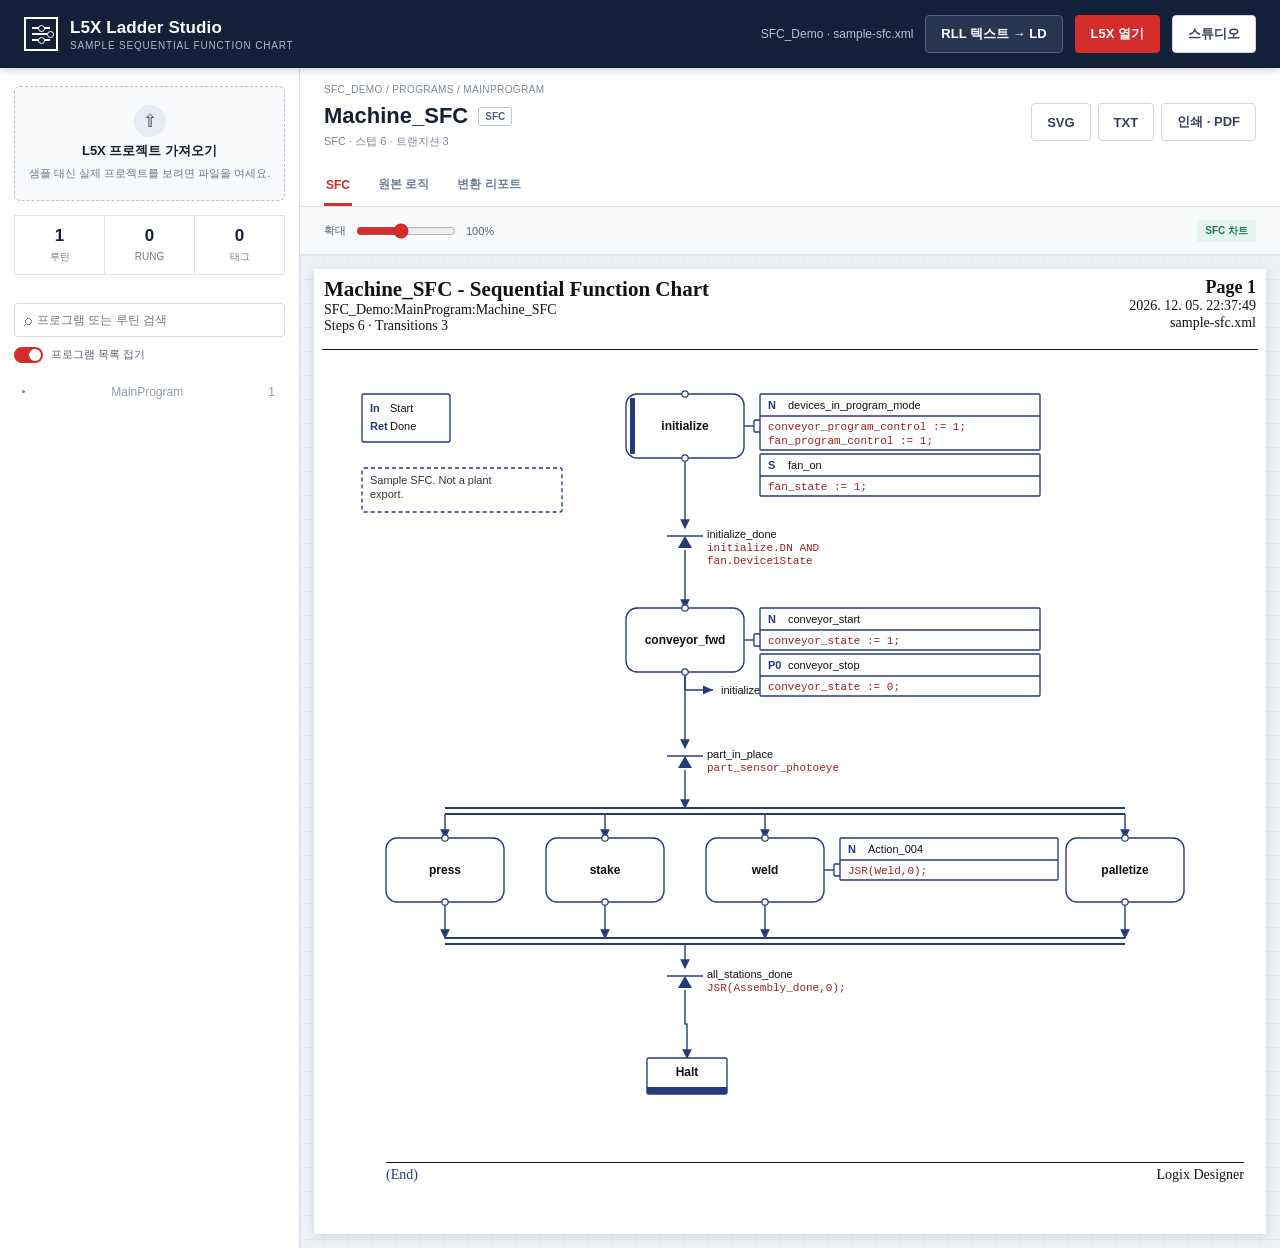
==== commit e224df74: "fix: keep SFC chart text in original ink Syntax highlighting stays on ST routines only. Action and t" ====
--- a/demo-sfc.html
+++ b/demo-sfc.html
@@ -4,7 +4,7 @@
   <meta charset="utf-8">
   <meta name="viewport" content="width=device-width,initial-scale=1">
   <title>L5X Ladder Studio — SFC Sample</title>
-  <link rel="stylesheet" href="app.css?v=20260916st2">
+  <link rel="stylesheet" href="app.css?v=20260916sfc1">
 </head>
 <body>
   <div class="app-shell">
@@ -109,14 +109,14 @@
     </form>
   </dialog>
   <div id="toast" class="toast" role="status" aria-live="polite"></div>
-  <script src="st.js?v=20260916st2"></script>
-  <script src="sfc.js?v=20260916st2"></script>
+  <script src="st.js?v=20260916sfc1"></script>
+  <script src="sfc.js?v=20260916sfc1"></script>
   <script>
     window.LD_PRELOAD_NAME = 'sample-sfc.xml';
     fetch('sample-sfc.xml').then(function (r) { return r.text(); }).then(function (xml) {
       window.LD_PRELOAD_L5X = xml;
       var s = document.createElement('script');
-      s.src = 'app.js?v=20260916st2';
+      s.src = 'app.js?v=20260916sfc1';
       document.body.appendChild(s);
     }).catch(function (e) {
       document.getElementById('ladderCanvas').innerHTML = '<div class="report-card"><h3>샘플 SFC를 읽지 못했습니다.</h3><p>' + String(e) + '</p></div>';
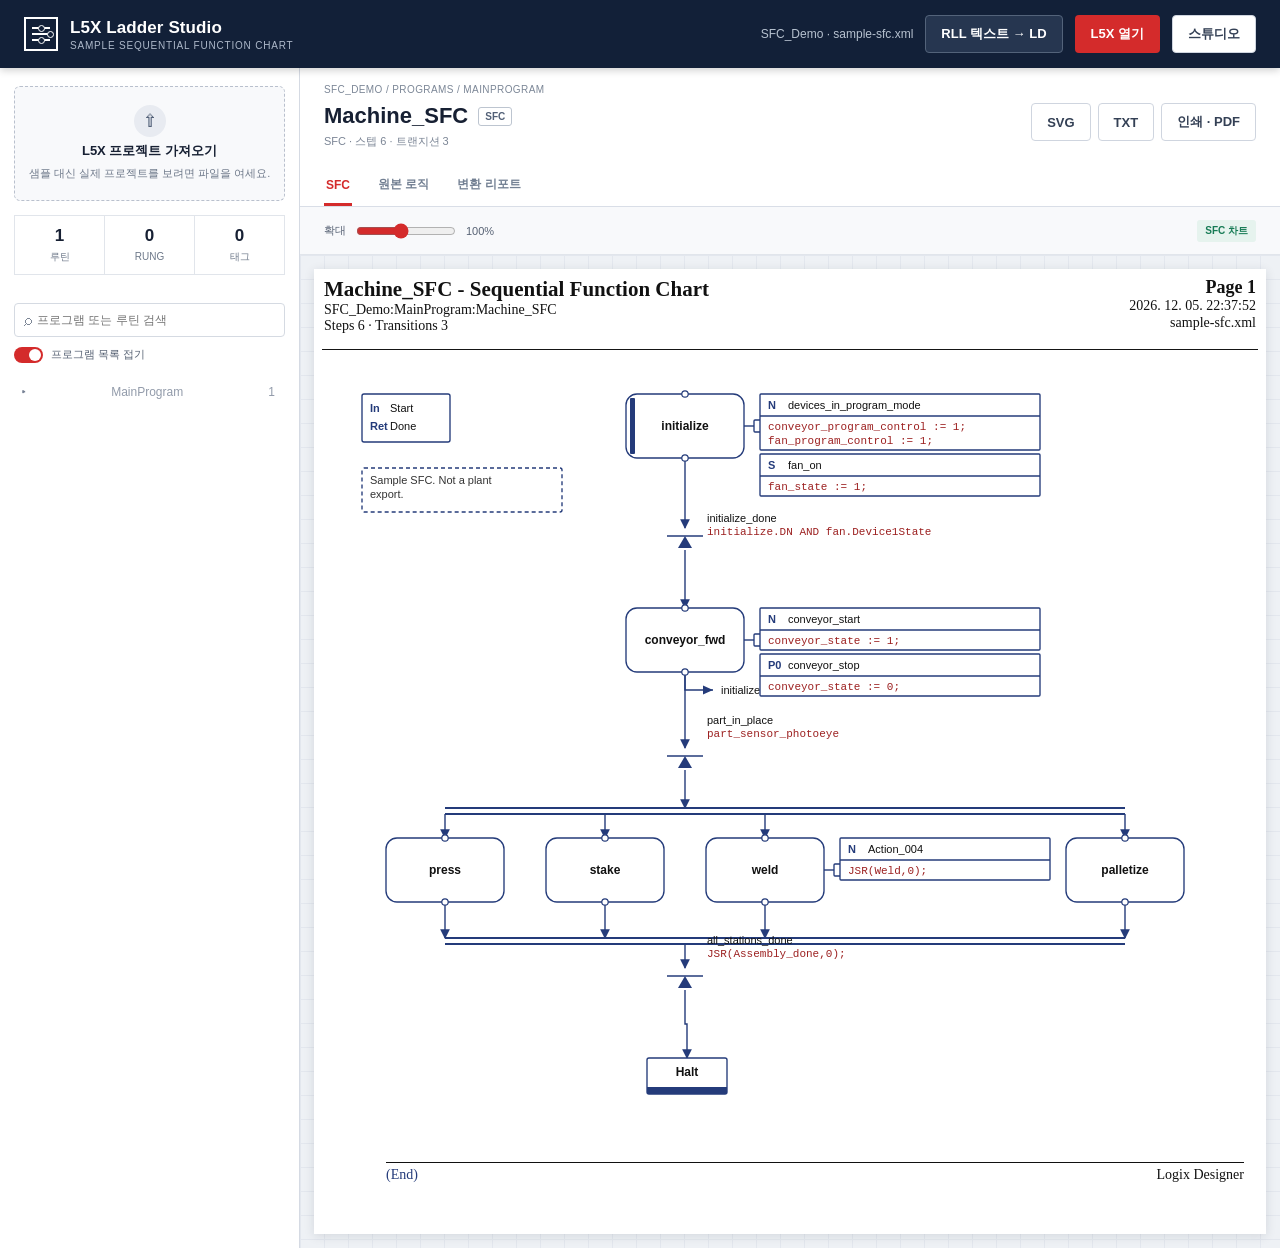
==== commit b3d4cecc: "fix: keep SFC action text off transition labels Cap action boxes to the next step, then search for a" ====
--- a/demo-sfc.html
+++ b/demo-sfc.html
@@ -4,7 +4,7 @@
   <meta charset="utf-8">
   <meta name="viewport" content="width=device-width,initial-scale=1">
   <title>L5X Ladder Studio — SFC Sample</title>
-  <link rel="stylesheet" href="app.css?v=20260916sfc1">
+  <link rel="stylesheet" href="app.css?v=20260916sfc4">
 </head>
 <body>
   <div class="app-shell">
@@ -109,14 +109,14 @@
     </form>
   </dialog>
   <div id="toast" class="toast" role="status" aria-live="polite"></div>
-  <script src="st.js?v=20260916sfc1"></script>
-  <script src="sfc.js?v=20260916sfc1"></script>
+  <script src="st.js?v=20260916sfc4"></script>
+  <script src="sfc.js?v=20260916sfc4"></script>
   <script>
     window.LD_PRELOAD_NAME = 'sample-sfc.xml';
     fetch('sample-sfc.xml').then(function (r) { return r.text(); }).then(function (xml) {
       window.LD_PRELOAD_L5X = xml;
       var s = document.createElement('script');
-      s.src = 'app.js?v=20260916sfc1';
+      s.src = 'app.js?v=20260916sfc4';
       document.body.appendChild(s);
     }).catch(function (e) {
       document.getElementById('ladderCanvas').innerHTML = '<div class="report-card"><h3>샘플 SFC를 읽지 못했습니다.</h3><p>' + String(e) + '</p></div>';
